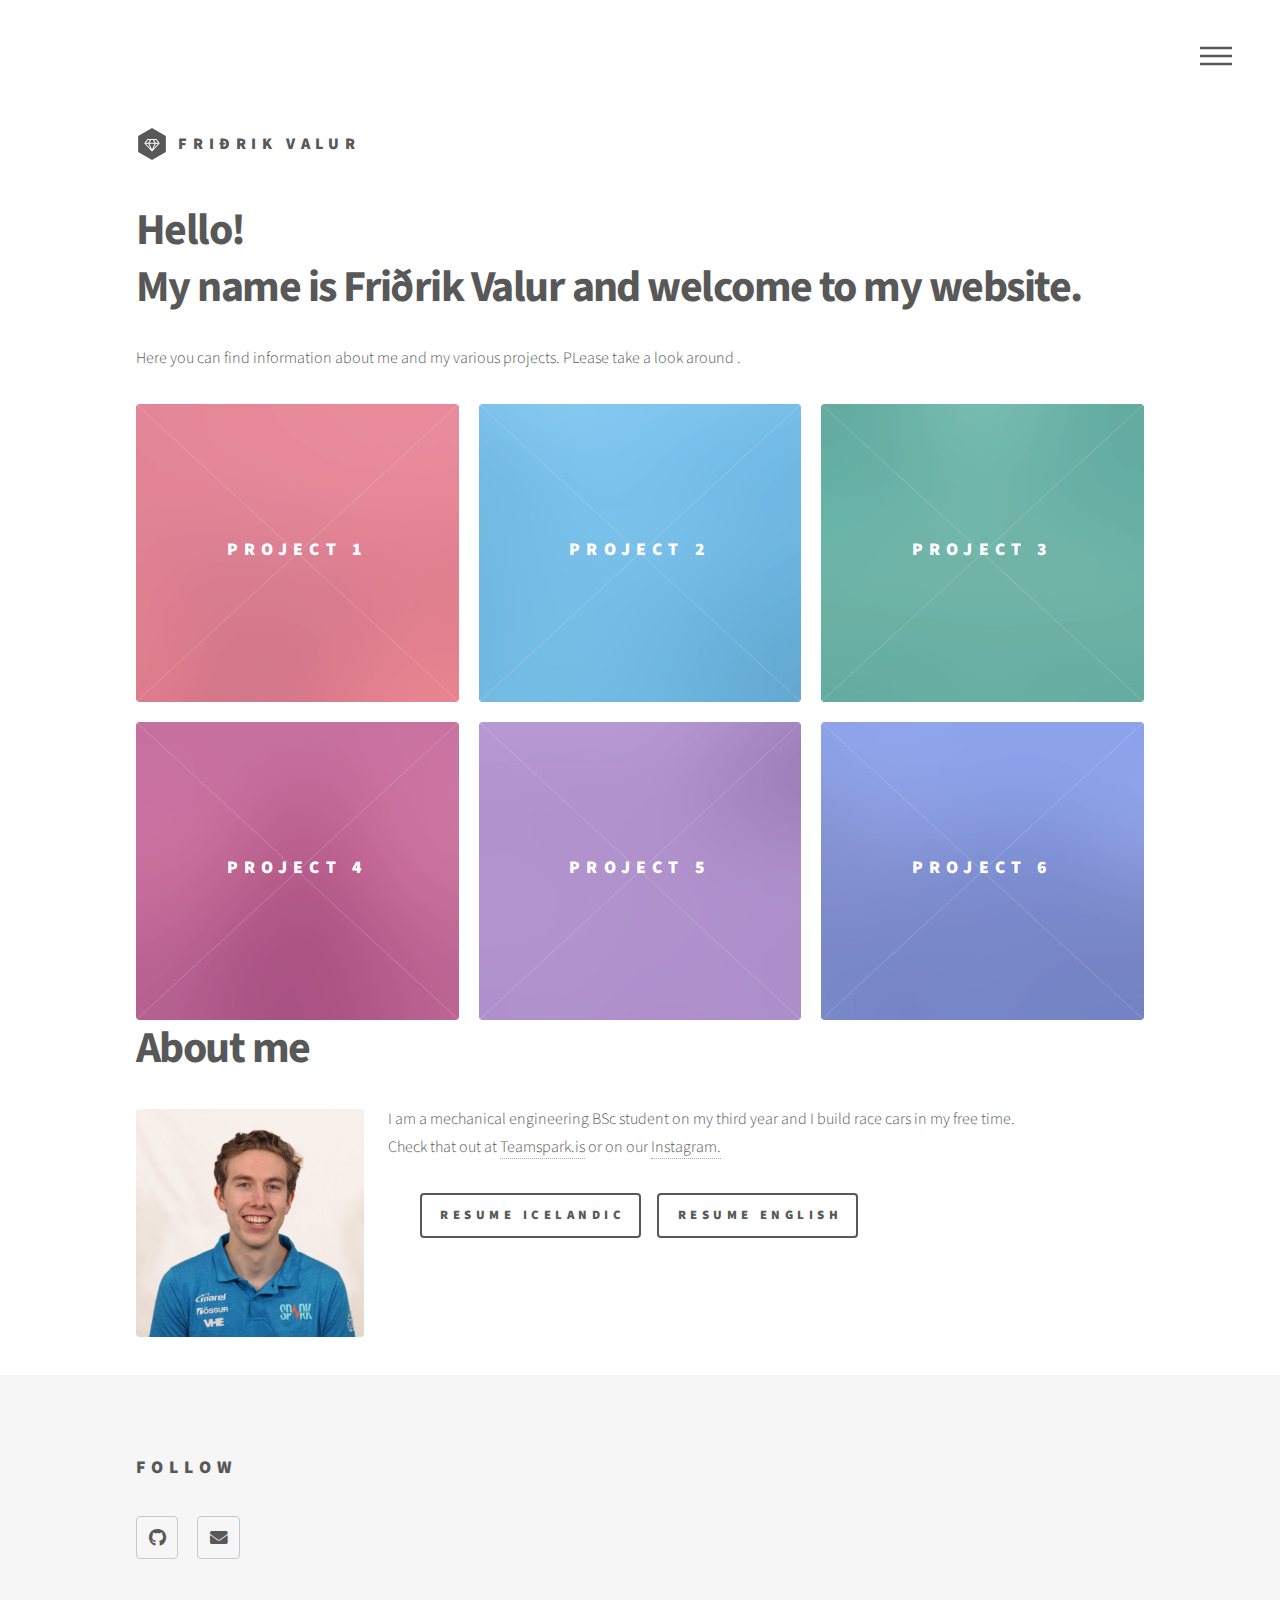
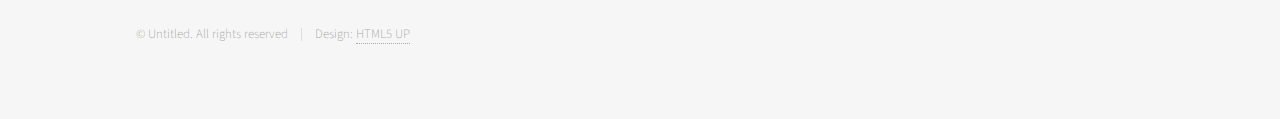
==== index.html @ 4b382204 "Fridri(k)" ====
<!DOCTYPE HTML>
<!--
	Phantom by HTML5 UP
	html5up.net | @ajlkn
	Free for personal and commercial use under the CCA 3.0 license (html5up.net/license)
-->
<html>
	<head>
		<title>Friðrik Valur</title>
		<meta charset="utf-8" />
		<meta name="viewport" content="width=device-width, initial-scale=1, user-scalable=no" />
		<link rel="stylesheet" href="assets/css/main.css" />
		<noscript><link rel="stylesheet" href="assets/css/noscript.css" /></noscript>
		<link rel="icon" href="images/logo.svg">
	</head>
	<body class="is-preload">
		<!-- Wrapper -->
			<div id="wrapper">

				<!-- Header -->
					<header id="header">
						<div class="inner">

							<!-- Logo -->
							<a href="index.html" class="logo">
								<span class="symbol"><img src="images/logo.svg" alt="" /></span><span class="title">Friðrik Valur</span>
							</a>

							<!-- Nav -->
								<nav>
									<ul>
										<li><a href="#menu">Menu</a></li>
									</ul>
								</nav>

						</div>
					</header>

				<!-- Menu -->
					<nav id="menu">
						<h2>Menu</h2>
						<ul>
							<li><a href="index.html">Home</a></li>
							<li><a href="index.html#AboutMe">About me</a></li>
						</ul>
					</nav>

				<!-- Main -->
					<div id="main">
						<div class="inner">
							<header>
								<h1> Hello! <br> 
								My name is Friðrik Valur and welcome to my website.
								</h1>
								<p>
									Here you can find information about me and my various projects. PLease take a look around .
								</p>
							</header>
							<section class="tiles">
								<article class="style1">
									<span class="image">
										<img src="images/stock/pic01.jpg" alt="" />
									</span>
									<a href="Verkefni1.html">
										<h2>Project 1</h2>
										<div class="content">
											<p>Making a website using HTML</p>
										</div>
									</a>
								</article>
								<article class="style2">
									<span class="image">
										<img src="images/stock/pic02.jpg" alt="" />
									</span>
									<a href="Verkefni2.html">
										<h2>Project 2</h2>
										<div class="content">
											<p>Sed nisl arcu euismod sit amet nisi lorem etiam dolor veroeros et feugiat.</p>
										</div>
									</a>
								</article>
								<article class="style3">
									<span class="image">
										<img src="images/stock/pic03.jpg" alt="" />
									</span>
									<a href="Verkefni3.html">
										<h2>Project 3</h2>
										<div class="content">
											<p>Sed nisl arcu euismod sit amet nisi lorem etiam dolor veroeros et feugiat.</p>
										</div>
									</a>
								</article>
								<article class="style4">
									<span class="image">
										<img src="images/stock/pic04.jpg" alt="" />
									</span>
									<a href="Verkefni4.html">
										<h2>Project 4</h2>
										<div class="content">
											<p>Sed nisl arcu euismod sit amet nisi lorem etiam dolor veroeros et feugiat.</p>
										</div>
									</a>
								</article>
								<article class="style5">
									<span class="image">
										<img src="images/stock/pic05.jpg" alt="" />
									</span>
									<a href="Verkefni5.html">
										<h2>Project 5</h2>
										<div class="content">
											<p>Sed nisl arcu euismod sit amet nisi lorem etiam dolor veroeros et feugiat.</p>
										</div>
									</a>
								</article>
								<article class="style6">
									<span class="image">
										<img src="images/stock/pic06.jpg" alt="" />
									</span>
									<a href="Verkefni6.html">
										<h2>Project 6</h2>
										<div class="content">
											<p>Sed nisl arcu euismod sit amet nisi lorem etiam dolor veroeros et feugiat.</p>
										</div>
									</a>
								</article>
							</section>
							<header>
								<h1 id="AboutMe"> About me</h1>
								<p><span class="image left"><img src="images/profile.jpg" alt="" /></span>I am a mechanical engineering BSc student on my third year and I build race cars in my free time.<br>Check that out at <a href="teamspark.is">Teamspark.is</a> or on our <a href="https://www.instagram.com/teamsparkfs/?hl=en">Instagram.</a>	
								</p>

								<div class="row">
									<div class="col-6 col-12-medium">
										<ul class="actions">
											<li><a href="files/ferilskra fyrir skola.pdf" class="button">Resume Icelandic</a></li>
											<li><a href="files/ferilskra fyrir skola English.pdf" class="button">Resume English</a></li>
										</ul>
									</div>	
								</div>
							</header>
						</div>
					</div>

				<!-- Footer -->
					<footer id="footer">
						<div class="inner">
							<!-- <section>
								<h2>Get in touch</h2>
								<form method="post" action="#">
									<div class="fields">
										<div class="field half">
											<input type="text" name="name" id="name" placeholder="Name" />
										</div>
										<div class="field half">
											<input type="email" name="email" id="email" placeholder="Email" />
										</div>
										<div class="field">
											<textarea name="message" id="message" placeholder="Message"></textarea>
										</div>
									</div>
									<ul class="actions">
										<li><input type="submit" value="Send" class="primary" /></li>
									</ul>
								</form>
							</section> -->
							<section>
								<h2>Follow</h2>
								<ul class="icons">
<!-- 									<li><a href="#" class="icon brands style2 fa-twitter"><span class="label">Twitter</span></a></li>
									<li><a href="#" class="icon brands style2 fa-facebook-f"><span class="label">Facebook</span></a></li>
									<li><a href="#" class="icon brands style2 fa-instagram"><span class="label">Instagram</span></a></li>
									<li><a href="#" class="icon brands style2 fa-dribbble"><span class="label">Dribbble</span></a></li>
 -->									<li><a href="https://github.com/frikki2801/TolvustuddFramleidsla" class="icon brands style2 fa-github"><span class="label">GitHub</span></a></li>
<!-- 									<li><a href="#" class="icon brands style2 fa-500px"><span class="label">500px</span></a></li>
									<li><a href="#" class="icon solid style2 fa-phone"><span class="label">Phone</span></a></li>
 -->									<li><a href="mailto:fve1@hi.is" class="icon solid style2 fa-envelope"><span class="label">Email</span></a></li>
								</ul>
							</section>
							<ul class="copyright">
								<li>&copy; Untitled. All rights reserved</li><li>Design: <a href="http://html5up.net">HTML5 UP</a></li>
							</ul>
						</div>
					</footer>

			</div>

		<!-- Scripts -->
			<script src="assets/js/jquery.min.js"></script>
			<script src="assets/js/browser.min.js"></script>
			<script src="assets/js/breakpoints.min.js"></script>
			<script src="assets/js/util.js"></script>
			<script src="assets/js/main.js"></script>

	</body>
</html>
---- assets/css/main.css ----
@import url(fontawesome-all.min.css);
@import url("https://fonts.googleapis.com/css?family=Source+Sans+Pro:300,700,900");

/*
	Phantom by HTML5 UP
	html5up.net | @ajlkn
	Free for personal and commercial use under the CCA 3.0 license (html5up.net/license)
*/

html, body, div, span, applet, object,
iframe, h1, h2, h3, h4, h5, h6, p, blockquote,
pre, a, abbr, acronym, address, big, cite,
code, del, dfn, em, img, ins, kbd, q, s, samp,
small, strike, strong, sub, sup, tt, var, b,
u, i, center, dl, dt, dd, ol, ul, li, fieldset,
form, label, legend, table, caption, tbody,
tfoot, thead, tr, th, td, article, aside,
canvas, details, embed, figure, figcaption,
footer, header, hgroup, menu, nav, output, ruby,
section, summary, time, mark, audio, video {
	margin: 0;
	padding: 0;
	border: 0;
	font-size: 100%;
	font: inherit;
	vertical-align: baseline;}

article, aside, details, figcaption, figure,
footer, header, hgroup, menu, nav, section {
	display: block;}

body {
	line-height: 1;
}

ol, ul {
	list-style: none;
}

blockquote, q {
	quotes: none;
}

	blockquote:before, blockquote:after, q:before, q:after {
		content: '';
		content: none;
	}

table {
	border-collapse: collapse;
	border-spacing: 0;
}

body {
	-webkit-text-size-adjust: none;
}

mark {
	background-color: transparent;
	color: inherit;
}

input::-moz-focus-inner {
	border: 0;
	padding: 0;
}

input, select, textarea {
	-moz-appearance: none;
	-webkit-appearance: none;
	-ms-appearance: none;
	appearance: none;
}

/* Basic */

	@-ms-viewport {
		width: device-width;
	}

	body {
		-ms-overflow-style: scrollbar;
	}

	@media screen and (max-width: 480px) {

		html, body {
			min-width: 320px;
		}

	}

	html {
		box-sizing: border-box;
	}

	*, *:before, *:after {
		box-sizing: inherit;
	}

	body {
		background: #ffffff;
	}

		body.is-preload *, body.is-preload *:before, body.is-preload *:after {
			-moz-animation: none !important;
			-webkit-animation: none !important;
			-ms-animation: none !important;
			animation: none !important;
			-moz-transition: none !important;
			-webkit-transition: none !important;
			-ms-transition: none !important;
			transition: none !important;
		}

/* Type */

	body, input, select, textarea {
		color: #585858;
		font-family: "Source Sans Pro", Helvetica, sans-serif;
		font-size: 16pt;
		font-weight: 300;
		line-height: 1.75;
	}

		@media screen and (max-width: 1680px) {

			body, input, select, textarea {
				font-size: 14pt;
			}

		}

		@media screen and (max-width: 1280px) {

			body, input, select, textarea {
				font-size: 12pt;
			}

		}

	a {
		-moz-transition: border-bottom-color 0.2s ease, color 0.2s ease;
		-webkit-transition: border-bottom-color 0.2s ease, color 0.2s ease;
		-ms-transition: border-bottom-color 0.2s ease, color 0.2s ease;
		transition: border-bottom-color 0.2s ease, color 0.2s ease;
		text-decoration: none;
		color: #585858;
		border-bottom: dotted 1px rgba(88, 88, 88, 0.5);
	}

		a:hover {
			border-bottom-color: transparent;
			color: #f2849e !important;
		}

	strong, b {
		font-weight: 900;
	}

	em, i {
		font-style: italic;
	}

	p {
		margin: 0 0 2em 0;
	}

	h1 {
		font-size: 2.75em;
		font-weight: 700;
		line-height: 1.3;
		margin: 0 0 1em 0;
		letter-spacing: -0.035em;
	}

		h1 a {
			color: inherit;
		}

		@media screen and (max-width: 736px) {

			h1 {
				font-size: 2em;
				margin: 0 0 1em 0;
			}

		}

		@media screen and (max-width: 360px) {

			h1 {
				font-size: 1.75em;
			}

		}

	h2, h3, h4, h5, h6 {
		font-weight: 900;
		line-height: 1.5;
		margin: 0 0 2em 0;
		text-transform: uppercase;
		letter-spacing: 0.35em;
	}

		h2 a, h3 a, h4 a, h5 a, h6 a {
			color: inherit;
		}

	h2 {
		font-size: 1.1em;
	}

	h3 {
		font-size: 1em;
	}

	h4 {
		font-size: 0.8em;
	}

	h5 {
		font-size: 0.8em;
	}

	h6 {
		font-size: 0.8em;
	}

	@media screen and (max-width: 980px) {

		h1 br, h2 br, h3 br, h4 br, h5 br, h6 br {
			display: none;
		}

	}

	@media screen and (max-width: 736px) {

		h2 {
			font-size: 1em;
		}

		h3 {
			font-size: 0.8em;
		}

	}

	sub {
		font-size: 0.8em;
		position: relative;
		top: 0.5em;
	}

	sup {
		font-size: 0.8em;
		position: relative;
		top: -0.5em;
	}

	blockquote {
		border-left: solid 4px #c9c9c9;
		font-style: italic;
		margin: 0 0 2em 0;
		padding: 0.5em 0 0.5em 2em;
	}

	code {
		background: rgba(144, 144, 144, 0.075);
		border-radius: 4px;
		border: solid 1px #c9c9c9;
		font-family: "Courier New", monospace;
		font-size: 0.9em;
		margin: 0 0.25em;
		padding: 0.25em 0.65em;
	}

	pre {
		-webkit-overflow-scrolling: touch;
		font-family: "Courier New", monospace;
		font-size: 0.9em;
		margin: 0 0 2em 0;
	}

		pre code {
			display: block;
			line-height: 1.75;
			padding: 1em 1.5em;
			overflow-x: auto;
		}

	hr {
		border: 0;
		border-bottom: solid 1px #c9c9c9;
		margin: 2em 0;
	}

		hr.major {
			margin: 3em 0;
		}

	.align-left {
		text-align: left;
	}

	.align-center {
		text-align: center;
	}

	.align-right {
		text-align: right;
	}

/* Row */

	.row {
		display: flex;
		flex-wrap: wrap;
		box-sizing: border-box;
		align-items: stretch;
	}

		.row > * {
			box-sizing: border-box;
		}

		.row.gtr-uniform > * > :last-child {
			margin-bottom: 0;
		}

		.row.aln-left {
			justify-content: flex-start;
		}

		.row.aln-center {
			justify-content: center;
		}

		.row.aln-right {
			justify-content: flex-end;
		}

		.row.aln-top {
			align-items: flex-start;
		}

		.row.aln-middle {
			align-items: center;
		}

		.row.aln-bottom {
			align-items: flex-end;
		}

		.row > .imp {
			order: -1;
		}

		.row > .col-1 {
			width: 8.33333%;
		}

		.row > .off-1 {
			margin-left: 8.33333%;
		}

		.row > .col-2 {
			width: 16.66667%;
		}

		.row > .off-2 {
			margin-left: 16.66667%;
		}

		.row > .col-3 {
			width: 25%;
		}

		.row > .off-3 {
			margin-left: 25%;
		}

		.row > .col-4 {
			width: 33.33333%;
		}

		.row > .off-4 {
			margin-left: 33.33333%;
		}

		.row > .col-5 {
			width: 41.66667%;
		}

		.row > .off-5 {
			margin-left: 41.66667%;
		}

		.row > .col-6 {
			width: 50%;
		}

		.row > .off-6 {
			margin-left: 50%;
		}

		.row > .col-7 {
			width: 58.33333%;
		}

		.row > .off-7 {
			margin-left: 58.33333%;
		}

		.row > .col-8 {
			width: 66.66667%;
		}

		.row > .off-8 {
			margin-left: 66.66667%;
		}

		.row > .col-9 {
			width: 75%;
		}

		.row > .off-9 {
			margin-left: 75%;
		}

		.row > .col-10 {
			width: 83.33333%;
		}

		.row > .off-10 {
			margin-left: 83.33333%;
		}

		.row > .col-11 {
			width: 91.66667%;
		}

		.row > .off-11 {
			margin-left: 91.66667%;
		}

		.row > .col-12 {
			width: 100%;
		}

		.row > .off-12 {
			margin-left: 100%;
		}

		.row.gtr-0 {
			margin-top: 0;
			margin-left: 0em;
		}

			.row.gtr-0 > * {
				padding: 0 0 0 0em;
			}

			.row.gtr-0.gtr-uniform {
				margin-top: 0em;
			}

				.row.gtr-0.gtr-uniform > * {
					padding-top: 0em;
				}

		.row.gtr-25 {
			margin-top: 0;
			margin-left: -0.5em;
		}

			.row.gtr-25 > * {
				padding: 0 0 0 0.5em;
			}

			.row.gtr-25.gtr-uniform {
				margin-top: -0.5em;
			}

				.row.gtr-25.gtr-uniform > * {
					padding-top: 0.5em;
				}

		.row.gtr-50 {
			margin-top: 0;
			margin-left: -1em;
		}

			.row.gtr-50 > * {
				padding: 0 0 0 1em;
			}

			.row.gtr-50.gtr-uniform {
				margin-top: -1em;
			}

				.row.gtr-50.gtr-uniform > * {
					padding-top: 1em;
				}

		.row {
			margin-top: 0;
			margin-left: -2em;
		}

			.row > * {
				padding: 0 0 0 2em;
			}

			.row.gtr-uniform {
				margin-top: -2em;
			}

				.row.gtr-uniform > * {
					padding-top: 2em;
				}

		.row.gtr-150 {
			margin-top: 0;
			margin-left: -3em;
		}

			.row.gtr-150 > * {
				padding: 0 0 0 3em;
			}

			.row.gtr-150.gtr-uniform {
				margin-top: -3em;
			}

				.row.gtr-150.gtr-uniform > * {
					padding-top: 3em;
				}

		.row.gtr-200 {
			margin-top: 0;
			margin-left: -4em;
		}

			.row.gtr-200 > * {
				padding: 0 0 0 4em;
			}

			.row.gtr-200.gtr-uniform {
				margin-top: -4em;
			}

				.row.gtr-200.gtr-uniform > * {
					padding-top: 4em;
				}

		@media screen and (max-width: 1680px) {

			.row {
				display: flex;
				flex-wrap: wrap;
				box-sizing: border-box;
				align-items: stretch;
			}

				.row > * {
					box-sizing: border-box;
				}

				.row.gtr-uniform > * > :last-child {
					margin-bottom: 0;
				}

				.row.aln-left {
					justify-content: flex-start;
				}

				.row.aln-center {
					justify-content: center;
				}

				.row.aln-right {
					justify-content: flex-end;
				}

				.row.aln-top {
					align-items: flex-start;
				}

				.row.aln-middle {
					align-items: center;
				}

				.row.aln-bottom {
					align-items: flex-end;
				}

				.row > .imp-xlarge {
					order: -1;
				}

				.row > .col-1-xlarge {
					width: 8.33333%;
				}

				.row > .off-1-xlarge {
					margin-left: 8.33333%;
				}

				.row > .col-2-xlarge {
					width: 16.66667%;
				}

				.row > .off-2-xlarge {
					margin-left: 16.66667%;
				}

				.row > .col-3-xlarge {
					width: 25%;
				}

				.row > .off-3-xlarge {
					margin-left: 25%;
				}

				.row > .col-4-xlarge {
					width: 33.33333%;
				}

				.row > .off-4-xlarge {
					margin-left: 33.33333%;
				}

				.row > .col-5-xlarge {
					width: 41.66667%;
				}

				.row > .off-5-xlarge {
					margin-left: 41.66667%;
				}

				.row > .col-6-xlarge {
					width: 50%;
				}

				.row > .off-6-xlarge {
					margin-left: 50%;
				}

				.row > .col-7-xlarge {
					width: 58.33333%;
				}

				.row > .off-7-xlarge {
					margin-left: 58.33333%;
				}

				.row > .col-8-xlarge {
					width: 66.66667%;
				}

				.row > .off-8-xlarge {
					margin-left: 66.66667%;
				}

				.row > .col-9-xlarge {
					width: 75%;
				}

				.row > .off-9-xlarge {
					margin-left: 75%;
				}

				.row > .col-10-xlarge {
					width: 83.33333%;
				}

				.row > .off-10-xlarge {
					margin-left: 83.33333%;
				}

				.row > .col-11-xlarge {
					width: 91.66667%;
				}

				.row > .off-11-xlarge {
					margin-left: 91.66667%;
				}

				.row > .col-12-xlarge {
					width: 100%;
				}

				.row > .off-12-xlarge {
					margin-left: 100%;
				}

				.row.gtr-0 {
					margin-top: 0;
					margin-left: 0em;
				}

					.row.gtr-0 > * {
						padding: 0 0 0 0em;
					}

					.row.gtr-0.gtr-uniform {
						margin-top: 0em;
					}

						.row.gtr-0.gtr-uniform > * {
							padding-top: 0em;
						}

				.row.gtr-25 {
					margin-top: 0;
					margin-left: -0.5em;
				}

					.row.gtr-25 > * {
						padding: 0 0 0 0.5em;
					}

					.row.gtr-25.gtr-uniform {
						margin-top: -0.5em;
					}

						.row.gtr-25.gtr-uniform > * {
							padding-top: 0.5em;
						}

				.row.gtr-50 {
					margin-top: 0;
					margin-left: -1em;
				}

					.row.gtr-50 > * {
						padding: 0 0 0 1em;
					}

					.row.gtr-50.gtr-uniform {
						margin-top: -1em;
					}

						.row.gtr-50.gtr-uniform > * {
							padding-top: 1em;
						}

				.row {
					margin-top: 0;
					margin-left: -2em;
				}

					.row > * {
						padding: 0 0 0 2em;
					}

					.row.gtr-uniform {
						margin-top: -2em;
					}

						.row.gtr-uniform > * {
							padding-top: 2em;
						}

				.row.gtr-150 {
					margin-top: 0;
					margin-left: -3em;
				}

					.row.gtr-150 > * {
						padding: 0 0 0 3em;
					}

					.row.gtr-150.gtr-uniform {
						margin-top: -3em;
					}

						.row.gtr-150.gtr-uniform > * {
							padding-top: 3em;
						}

				.row.gtr-200 {
					margin-top: 0;
					margin-left: -4em;
				}

					.row.gtr-200 > * {
						padding: 0 0 0 4em;
					}

					.row.gtr-200.gtr-uniform {
						margin-top: -4em;
					}

						.row.gtr-200.gtr-uniform > * {
							padding-top: 4em;
						}

		}

		@media screen and (max-width: 1280px) {

			.row {
				display: flex;
				flex-wrap: wrap;
				box-sizing: border-box;
				align-items: stretch;
			}

				.row > * {
					box-sizing: border-box;
				}

				.row.gtr-uniform > * > :last-child {
					margin-bottom: 0;
				}

				.row.aln-left {
					justify-content: flex-start;
				}

				.row.aln-center {
					justify-content: center;
				}

				.row.aln-right {
					justify-content: flex-end;
				}

				.row.aln-top {
					align-items: flex-start;
				}

				.row.aln-middle {
					align-items: center;
				}

				.row.aln-bottom {
					align-items: flex-end;
				}

				.row > .imp-large {
					order: -1;
				}

				.row > .col-1-large {
					width: 8.33333%;
				}

				.row > .off-1-large {
					margin-left: 8.33333%;
				}

				.row > .col-2-large {
					width: 16.66667%;
				}

				.row > .off-2-large {
					margin-left: 16.66667%;
				}

				.row > .col-3-large {
					width: 25%;
				}

				.row > .off-3-large {
					margin-left: 25%;
				}

				.row > .col-4-large {
					width: 33.33333%;
				}

				.row > .off-4-large {
					margin-left: 33.33333%;
				}

				.row > .col-5-large {
					width: 41.66667%;
				}

				.row > .off-5-large {
					margin-left: 41.66667%;
				}

				.row > .col-6-large {
					width: 50%;
				}

				.row > .off-6-large {
					margin-left: 50%;
				}

				.row > .col-7-large {
					width: 58.33333%;
				}

				.row > .off-7-large {
					margin-left: 58.33333%;
				}

				.row > .col-8-large {
					width: 66.66667%;
				}

				.row > .off-8-large {
					margin-left: 66.66667%;
				}

				.row > .col-9-large {
					width: 75%;
				}

				.row > .off-9-large {
					margin-left: 75%;
				}

				.row > .col-10-large {
					width: 83.33333%;
				}

				.row > .off-10-large {
					margin-left: 83.33333%;
				}

				.row > .col-11-large {
					width: 91.66667%;
				}

				.row > .off-11-large {
					margin-left: 91.66667%;
				}

				.row > .col-12-large {
					width: 100%;
				}

				.row > .off-12-large {
					margin-left: 100%;
				}

				.row.gtr-0 {
					margin-top: 0;
					margin-left: 0em;
				}

					.row.gtr-0 > * {
						padding: 0 0 0 0em;
					}

					.row.gtr-0.gtr-uniform {
						margin-top: 0em;
					}

						.row.gtr-0.gtr-uniform > * {
							padding-top: 0em;
						}

				.row.gtr-25 {
					margin-top: 0;
					margin-left: -0.5em;
				}

					.row.gtr-25 > * {
						padding: 0 0 0 0.5em;
					}

					.row.gtr-25.gtr-uniform {
						margin-top: -0.5em;
					}

						.row.gtr-25.gtr-uniform > * {
							padding-top: 0.5em;
						}

				.row.gtr-50 {
					margin-top: 0;
					margin-left: -1em;
				}

					.row.gtr-50 > * {
						padding: 0 0 0 1em;
					}

					.row.gtr-50.gtr-uniform {
						margin-top: -1em;
					}

						.row.gtr-50.gtr-uniform > * {
							padding-top: 1em;
						}

				.row {
					margin-top: 0;
					margin-left: -2em;
				}

					.row > * {
						padding: 0 0 0 2em;
					}

					.row.gtr-uniform {
						margin-top: -2em;
					}

						.row.gtr-uniform > * {
							padding-top: 2em;
						}

				.row.gtr-150 {
					margin-top: 0;
					margin-left: -3em;
				}

					.row.gtr-150 > * {
						padding: 0 0 0 3em;
					}

					.row.gtr-150.gtr-uniform {
						margin-top: -3em;
					}

						.row.gtr-150.gtr-uniform > * {
							padding-top: 3em;
						}

				.row.gtr-200 {
					margin-top: 0;
					margin-left: -4em;
				}

					.row.gtr-200 > * {
						padding: 0 0 0 4em;
					}

					.row.gtr-200.gtr-uniform {
						margin-top: -4em;
					}

						.row.gtr-200.gtr-uniform > * {
							padding-top: 4em;
						}

		}

		@media screen and (max-width: 980px) {

			.row {
				display: flex;
				flex-wrap: wrap;
				box-sizing: border-box;
				align-items: stretch;
			}

				.row > * {
					box-sizing: border-box;
				}

				.row.gtr-uniform > * > :last-child {
					margin-bottom: 0;
				}

				.row.aln-left {
					justify-content: flex-start;
				}

				.row.aln-center {
					justify-content: center;
				}

				.row.aln-right {
					justify-content: flex-end;
				}

				.row.aln-top {
					align-items: flex-start;
				}

				.row.aln-middle {
					align-items: center;
				}

				.row.aln-bottom {
					align-items: flex-end;
				}

				.row > .imp-medium {
					order: -1;
				}

				.row > .col-1-medium {
					width: 8.33333%;
				}

				.row > .off-1-medium {
					margin-left: 8.33333%;
				}

				.row > .col-2-medium {
					width: 16.66667%;
				}

				.row > .off-2-medium {
					margin-left: 16.66667%;
				}

				.row > .col-3-medium {
					width: 25%;
				}

				.row > .off-3-medium {
					margin-left: 25%;
				}

				.row > .col-4-medium {
					width: 33.33333%;
				}

				.row > .off-4-medium {
					margin-left: 33.33333%;
				}

				.row > .col-5-medium {
					width: 41.66667%;
				}

				.row > .off-5-medium {
					margin-left: 41.66667%;
				}

				.row > .col-6-medium {
					width: 50%;
				}

				.row > .off-6-medium {
					margin-left: 50%;
				}

				.row > .col-7-medium {
					width: 58.33333%;
				}

				.row > .off-7-medium {
					margin-left: 58.33333%;
				}

				.row > .col-8-medium {
					width: 66.66667%;
				}

				.row > .off-8-medium {
					margin-left: 66.66667%;
				}

				.row > .col-9-medium {
					width: 75%;
				}

				.row > .off-9-medium {
					margin-left: 75%;
				}

				.row > .col-10-medium {
					width: 83.33333%;
				}

				.row > .off-10-medium {
					margin-left: 83.33333%;
				}

				.row > .col-11-medium {
					width: 91.66667%;
				}

				.row > .off-11-medium {
					margin-left: 91.66667%;
				}

				.row > .col-12-medium {
					width: 100%;
				}

				.row > .off-12-medium {
					margin-left: 100%;
				}

				.row.gtr-0 {
					margin-top: 0;
					margin-left: 0em;
				}

					.row.gtr-0 > * {
						padding: 0 0 0 0em;
					}

					.row.gtr-0.gtr-uniform {
						margin-top: 0em;
					}

						.row.gtr-0.gtr-uniform > * {
							padding-top: 0em;
						}

				.row.gtr-25 {
					margin-top: 0;
					margin-left: -0.375em;
				}

					.row.gtr-25 > * {
						padding: 0 0 0 0.375em;
					}

					.row.gtr-25.gtr-uniform {
						margin-top: -0.375em;
					}

						.row.gtr-25.gtr-uniform > * {
							padding-top: 0.375em;
						}

				.row.gtr-50 {
					margin-top: 0;
					margin-left: -0.75em;
				}

					.row.gtr-50 > * {
						padding: 0 0 0 0.75em;
					}

					.row.gtr-50.gtr-uniform {
						margin-top: -0.75em;
					}

						.row.gtr-50.gtr-uniform > * {
							padding-top: 0.75em;
						}

				.row {
					margin-top: 0;
					margin-left: -1.5em;
				}

					.row > * {
						padding: 0 0 0 1.5em;
					}

					.row.gtr-uniform {
						margin-top: -1.5em;
					}

						.row.gtr-uniform > * {
							padding-top: 1.5em;
						}

				.row.gtr-150 {
					margin-top: 0;
					margin-left: -2.25em;
				}

					.row.gtr-150 > * {
						padding: 0 0 0 2.25em;
					}

					.row.gtr-150.gtr-uniform {
						margin-top: -2.25em;
					}

						.row.gtr-150.gtr-uniform > * {
							padding-top: 2.25em;
						}

				.row.gtr-200 {
					margin-top: 0;
					margin-left: -3em;
				}

					.row.gtr-200 > * {
						padding: 0 0 0 3em;
					}

					.row.gtr-200.gtr-uniform {
						margin-top: -3em;
					}

						.row.gtr-200.gtr-uniform > * {
							padding-top: 3em;
						}

		}

		@media screen and (max-width: 736px) {

			.row {
				display: flex;
				flex-wrap: wrap;
				box-sizing: border-box;
				align-items: stretch;
			}

				.row > * {
					box-sizing: border-box;
				}

				.row.gtr-uniform > * > :last-child {
					margin-bottom: 0;
				}

				.row.aln-left {
					justify-content: flex-start;
				}

				.row.aln-center {
					justify-content: center;
				}

				.row.aln-right {
					justify-content: flex-end;
				}

				.row.aln-top {
					align-items: flex-start;
				}

				.row.aln-middle {
					align-items: center;
				}

				.row.aln-bottom {
					align-items: flex-end;
				}

				.row > .imp-small {
					order: -1;
				}

				.row > .col-1-small {
					width: 8.33333%;
				}

				.row > .off-1-small {
					margin-left: 8.33333%;
				}

				.row > .col-2-small {
					width: 16.66667%;
				}

				.row > .off-2-small {
					margin-left: 16.66667%;
				}

				.row > .col-3-small {
					width: 25%;
				}

				.row > .off-3-small {
					margin-left: 25%;
				}

				.row > .col-4-small {
					width: 33.33333%;
				}

				.row > .off-4-small {
					margin-left: 33.33333%;
				}

				.row > .col-5-small {
					width: 41.66667%;
				}

				.row > .off-5-small {
					margin-left: 41.66667%;
				}

				.row > .col-6-small {
					width: 50%;
				}

				.row > .off-6-small {
					margin-left: 50%;
				}

				.row > .col-7-small {
					width: 58.33333%;
				}

				.row > .off-7-small {
					margin-left: 58.33333%;
				}

				.row > .col-8-small {
					width: 66.66667%;
				}

				.row > .off-8-small {
					margin-left: 66.66667%;
				}

				.row > .col-9-small {
					width: 75%;
				}

				.row > .off-9-small {
					margin-left: 75%;
				}

				.row > .col-10-small {
					width: 83.33333%;
				}

				.row > .off-10-small {
					margin-left: 83.33333%;
				}

				.row > .col-11-small {
					width: 91.66667%;
				}

				.row > .off-11-small {
					margin-left: 91.66667%;
				}

				.row > .col-12-small {
					width: 100%;
				}

				.row > .off-12-small {
					margin-left: 100%;
				}

				.row.gtr-0 {
					margin-top: 0;
					margin-left: 0em;
				}

					.row.gtr-0 > * {
						padding: 0 0 0 0em;
					}

					.row.gtr-0.gtr-uniform {
						margin-top: 0em;
					}

						.row.gtr-0.gtr-uniform > * {
							padding-top: 0em;
						}

				.row.gtr-25 {
					margin-top: 0;
					margin-left: -0.25em;
				}

					.row.gtr-25 > * {
						padding: 0 0 0 0.25em;
					}

					.row.gtr-25.gtr-uniform {
						margin-top: -0.25em;
					}

						.row.gtr-25.gtr-uniform > * {
							padding-top: 0.25em;
						}

				.row.gtr-50 {
					margin-top: 0;
					margin-left: -0.5em;
				}

					.row.gtr-50 > * {
						padding: 0 0 0 0.5em;
					}

					.row.gtr-50.gtr-uniform {
						margin-top: -0.5em;
					}

						.row.gtr-50.gtr-uniform > * {
							padding-top: 0.5em;
						}

				.row {
					margin-top: 0;
					margin-left: -1em;
				}

					.row > * {
						padding: 0 0 0 1em;
					}

					.row.gtr-uniform {
						margin-top: -1em;
					}

						.row.gtr-uniform > * {
							padding-top: 1em;
						}

				.row.gtr-150 {
					margin-top: 0;
					margin-left: -1.5em;
				}

					.row.gtr-150 > * {
						padding: 0 0 0 1.5em;
					}

					.row.gtr-150.gtr-uniform {
						margin-top: -1.5em;
					}

						.row.gtr-150.gtr-uniform > * {
							padding-top: 1.5em;
						}

				.row.gtr-200 {
					margin-top: 0;
					margin-left: -2em;
				}

					.row.gtr-200 > * {
						padding: 0 0 0 2em;
					}

					.row.gtr-200.gtr-uniform {
						margin-top: -2em;
					}

						.row.gtr-200.gtr-uniform > * {
							padding-top: 2em;
						}

		}

		@media screen and (max-width: 480px) {

			.row {
				display: flex;
				flex-wrap: wrap;
				box-sizing: border-box;
				align-items: stretch;
			}

				.row > * {
					box-sizing: border-box;
				}

				.row.gtr-uniform > * > :last-child {
					margin-bottom: 0;
				}

				.row.aln-left {
					justify-content: flex-start;
				}

				.row.aln-center {
					justify-content: center;
				}

				.row.aln-right {
					justify-content: flex-end;
				}

				.row.aln-top {
					align-items: flex-start;
				}

				.row.aln-middle {
					align-items: center;
				}

				.row.aln-bottom {
					align-items: flex-end;
				}

				.row > .imp-xsmall {
					order: -1;
				}

				.row > .col-1-xsmall {
					width: 8.33333%;
				}

				.row > .off-1-xsmall {
					margin-left: 8.33333%;
				}

				.row > .col-2-xsmall {
					width: 16.66667%;
				}

				.row > .off-2-xsmall {
					margin-left: 16.66667%;
				}

				.row > .col-3-xsmall {
					width: 25%;
				}

				.row > .off-3-xsmall {
					margin-left: 25%;
				}

				.row > .col-4-xsmall {
					width: 33.33333%;
				}

				.row > .off-4-xsmall {
					margin-left: 33.33333%;
				}

				.row > .col-5-xsmall {
					width: 41.66667%;
				}

				.row > .off-5-xsmall {
					margin-left: 41.66667%;
				}

				.row > .col-6-xsmall {
					width: 50%;
				}

				.row > .off-6-xsmall {
					margin-left: 50%;
				}

				.row > .col-7-xsmall {
					width: 58.33333%;
				}

				.row > .off-7-xsmall {
					margin-left: 58.33333%;
				}

				.row > .col-8-xsmall {
					width: 66.66667%;
				}

				.row > .off-8-xsmall {
					margin-left: 66.66667%;
				}

				.row > .col-9-xsmall {
					width: 75%;
				}

				.row > .off-9-xsmall {
					margin-left: 75%;
				}

				.row > .col-10-xsmall {
					width: 83.33333%;
				}

				.row > .off-10-xsmall {
					margin-left: 83.33333%;
				}

				.row > .col-11-xsmall {
					width: 91.66667%;
				}

				.row > .off-11-xsmall {
					margin-left: 91.66667%;
				}

				.row > .col-12-xsmall {
					width: 100%;
				}

				.row > .off-12-xsmall {
					margin-left: 100%;
				}

				.row.gtr-0 {
					margin-top: 0;
					margin-left: 0em;
				}

					.row.gtr-0 > * {
						padding: 0 0 0 0em;
					}

					.row.gtr-0.gtr-uniform {
						margin-top: 0em;
					}

						.row.gtr-0.gtr-uniform > * {
							padding-top: 0em;
						}

				.row.gtr-25 {
					margin-top: 0;
					margin-left: -0.25em;
				}

					.row.gtr-25 > * {
						padding: 0 0 0 0.25em;
					}

					.row.gtr-25.gtr-uniform {
						margin-top: -0.25em;
					}

						.row.gtr-25.gtr-uniform > * {
							padding-top: 0.25em;
						}

				.row.gtr-50 {
					margin-top: 0;
					margin-left: -0.5em;
				}

					.row.gtr-50 > * {
						padding: 0 0 0 0.5em;
					}

					.row.gtr-50.gtr-uniform {
						margin-top: -0.5em;
					}

						.row.gtr-50.gtr-uniform > * {
							padding-top: 0.5em;
						}

				.row {
					margin-top: 0;
					margin-left: -1em;
				}

					.row > * {
						padding: 0 0 0 1em;
					}

					.row.gtr-uniform {
						margin-top: -1em;
					}

						.row.gtr-uniform > * {
							padding-top: 1em;
						}

				.row.gtr-150 {
					margin-top: 0;
					margin-left: -1.5em;
				}

					.row.gtr-150 > * {
						padding: 0 0 0 1.5em;
					}

					.row.gtr-150.gtr-uniform {
						margin-top: -1.5em;
					}

						.row.gtr-150.gtr-uniform > * {
							padding-top: 1.5em;
						}

				.row.gtr-200 {
					margin-top: 0;
					margin-left: -2em;
				}

					.row.gtr-200 > * {
						padding: 0 0 0 2em;
					}

					.row.gtr-200.gtr-uniform {
						margin-top: -2em;
					}

						.row.gtr-200.gtr-uniform > * {
							padding-top: 2em;
						}

		}

/* Section/Article */

	section.special, article.special {
		text-align: center;
	}

	header p {
		margin-top: -1em;
	}

	@media screen and (max-width: 736px) {

		header p {
			margin-top: 0;
		}

	}

/* Icon */

	.icon {
		text-decoration: none;
		border-bottom: none;
		position: relative;
	}

		.icon:before {
			-moz-osx-font-smoothing: grayscale;
			-webkit-font-smoothing: antialiased;
			display: inline-block;
			font-style: normal;
			font-variant: normal;
			text-rendering: auto;
			line-height: 1;
			text-transform: none !important;
			font-family: 'Font Awesome 5 Free';
			font-weight: 400;
		}

		.icon > .label {
			display: none;
		}

		.icon:before {
			line-height: inherit;
		}

		.icon.solid:before {
			font-weight: 900;
		}

		.icon.brands:before {
			font-family: 'Font Awesome 5 Brands';
		}

		.icon.style2 {
			-moz-transition: background-color 0.2s ease-in-out, color 0.2s ease-in-out, border-color 0.2s ease-in-out;
			-webkit-transition: background-color 0.2s ease-in-out, color 0.2s ease-in-out, border-color 0.2s ease-in-out;
			-ms-transition: background-color 0.2s ease-in-out, color 0.2s ease-in-out, border-color 0.2s ease-in-out;
			transition: background-color 0.2s ease-in-out, color 0.2s ease-in-out, border-color 0.2s ease-in-out;
			background-color: transparent;
			border: solid 1px #c9c9c9;
			border-radius: 4px;
			width: 2.65em;
			height: 2.65em;
			display: inline-block;
			text-align: center;
			line-height: 2.65em;
			color: inherit;
		}

			.icon.style2:before {
				font-size: 1.1em;
			}

			.icon.style2:hover {
				color: #f2849e;
				border-color: #f2849e;
			}

			.icon.style2:active {
				background-color: rgba(242, 132, 158, 0.1);
			}

/* List */

	ol {
		list-style: decimal;
		margin: 0 0 2em 0;
		padding-left: 1.25em;
	}

		ol li {
			padding-left: 0.25em;
		}

	ul {
		list-style: disc;
		margin: 0 0 2em 0;
		padding-left: 1em;
	}

		ul li {
			padding-left: 0.5em;
		}

		ul.alt {
			list-style: none;
			padding-left: 0;
		}

			ul.alt li {
				border-top: solid 1px #c9c9c9;
				padding: 0.5em 0;
			}

				ul.alt li:first-child {
					border-top: 0;
					padding-top: 0;
				}

	dl {
		margin: 0 0 2em 0;
	}

		dl dt {
			display: block;
			font-weight: 900;
			margin: 0 0 1em 0;
		}

		dl dd {
			margin-left: 2em;
		}

/* Actions */

	ul.actions {
		display: -moz-flex;
		display: -webkit-flex;
		display: -ms-flex;
		display: flex;
		cursor: default;
		list-style: none;
		margin-left: -1em;
		padding-left: 0;
	}

		ul.actions li {
			padding: 0 0 0 1em;
			vertical-align: middle;
		}

		ul.actions.special {
			-moz-justify-content: center;
			-webkit-justify-content: center;
			-ms-justify-content: center;
			justify-content: center;
			width: 100%;
			margin-left: 0;
		}

			ul.actions.special li:first-child {
				padding-left: 0;
			}

		ul.actions.stacked {
			-moz-flex-direction: column;
			-webkit-flex-direction: column;
			-ms-flex-direction: column;
			flex-direction: column;
			margin-left: 0;
		}

			ul.actions.stacked li {
				padding: 1.3em 0 0 0;
			}

				ul.actions.stacked li:first-child {
					padding-top: 0;
				}

		ul.actions.fit {
			width: calc(100% + 1em);
		}

			ul.actions.fit li {
				-moz-flex-grow: 1;
				-webkit-flex-grow: 1;
				-ms-flex-grow: 1;
				flex-grow: 1;
				-moz-flex-shrink: 1;
				-webkit-flex-shrink: 1;
				-ms-flex-shrink: 1;
				flex-shrink: 1;
				width: 100%;
			}

				ul.actions.fit li > * {
					width: 100%;
				}

			ul.actions.fit.stacked {
				width: 100%;
			}

		@media screen and (max-width: 480px) {

			ul.actions:not(.fixed) {
				-moz-flex-direction: column;
				-webkit-flex-direction: column;
				-ms-flex-direction: column;
				flex-direction: column;
				margin-left: 0;
				width: 100% !important;
			}

				ul.actions:not(.fixed) li {
					-moz-flex-grow: 1;
					-webkit-flex-grow: 1;
					-ms-flex-grow: 1;
					flex-grow: 1;
					-moz-flex-shrink: 1;
					-webkit-flex-shrink: 1;
					-ms-flex-shrink: 1;
					flex-shrink: 1;
					padding: 1em 0 0 0;
					text-align: center;
					width: 100%;
				}

					ul.actions:not(.fixed) li > * {
						width: 100%;
					}

					ul.actions:not(.fixed) li:first-child {
						padding-top: 0;
					}

					ul.actions:not(.fixed) li input[type="submit"],
					ul.actions:not(.fixed) li input[type="reset"],
					ul.actions:not(.fixed) li input[type="button"],
					ul.actions:not(.fixed) li button,
					ul.actions:not(.fixed) li .button {
						width: 100%;
					}

						ul.actions:not(.fixed) li input[type="submit"].icon:before,
						ul.actions:not(.fixed) li input[type="reset"].icon:before,
						ul.actions:not(.fixed) li input[type="button"].icon:before,
						ul.actions:not(.fixed) li button.icon:before,
						ul.actions:not(.fixed) li .button.icon:before {
							margin-left: -0.5rem;
						}

		}

/* Icons */

	ul.icons {
		cursor: default;
		list-style: none;
		padding-left: 0;
		margin: -1em 0 2em -1em;
	}

		ul.icons li {
			display: inline-block;
			padding: 1em 0 0 1em;
		}

/* Form */

	form {
		margin: 0 0 2em 0;
		overflow-x: hidden;
	}

		form > :last-child {
			margin-bottom: 0;
		}

		form > .fields {
			display: -moz-flex;
			display: -webkit-flex;
			display: -ms-flex;
			display: flex;
			-moz-flex-wrap: wrap;
			-webkit-flex-wrap: wrap;
			-ms-flex-wrap: wrap;
			flex-wrap: wrap;
			width: calc(100% + 3em);
			margin: -1.5em 0 2em -1.5em;
		}

			form > .fields > .field {
				-moz-flex-grow: 0;
				-webkit-flex-grow: 0;
				-ms-flex-grow: 0;
				flex-grow: 0;
				-moz-flex-shrink: 0;
				-webkit-flex-shrink: 0;
				-ms-flex-shrink: 0;
				flex-shrink: 0;
				padding: 1.5em 0 0 1.5em;
				width: calc(100% - 1.5em);
			}

				form > .fields > .field.half {
					width: calc(50% - 0.75em);
				}

				form > .fields > .field.third {
					width: calc(100%/3 - 0.5em);
				}

				form > .fields > .field.quarter {
					width: calc(25% - 0.375em);
				}

		@media screen and (max-width: 480px) {

			form > .fields {
				width: calc(100% + 3em);
				margin: -1.5em 0 2em -1.5em;
			}

				form > .fields > .field {
					padding: 1.5em 0 0 1.5em;
					width: calc(100% - 1.5em);
				}

					form > .fields > .field.half {
						width: calc(100% - 1.5em);
					}

					form > .fields > .field.third {
						width: calc(100% - 1.5em);
					}

					form > .fields > .field.quarter {
						width: calc(100% - 1.5em);
					}

		}

	label {
		display: block;
		font-size: 0.9em;
		font-weight: 900;
		margin: 0 0 1em 0;
	}

	input[type="text"],
	input[type="password"],
	input[type="email"],
	input[type="tel"],
	select,
	textarea {
		-moz-appearance: none;
		-webkit-appearance: none;
		-ms-appearance: none;
		appearance: none;
		background-color: transparent;
		border: none;
		border-radius: 0;
		border-bottom: solid 1px #c9c9c9;
		color: inherit;
		display: block;
		outline: 0;
		padding: 0;
		text-decoration: none;
		width: 100%;
	}

		input[type="text"]:invalid,
		input[type="password"]:invalid,
		input[type="email"]:invalid,
		input[type="tel"]:invalid,
		select:invalid,
		textarea:invalid {
			box-shadow: none;
		}

		input[type="text"]:focus,
		input[type="password"]:focus,
		input[type="email"]:focus,
		input[type="tel"]:focus,
		select:focus,
		textarea:focus {
			border-bottom-color: #f2849e;
			box-shadow: inset 0 -1px 0 0 #f2849e;
		}

	select {
		background-image: url("data:image/svg+xml;charset=utf8,%3Csvg xmlns='http://www.w3.org/2000/svg' width='40' height='40' preserveAspectRatio='none' viewBox='0 0 40 40'%3E%3Cpath d='M9.4,12.3l10.4,10.4l10.4-10.4c0.2-0.2,0.5-0.4,0.9-0.4c0.3,0,0.6,0.1,0.9,0.4l3.3,3.3c0.2,0.2,0.4,0.5,0.4,0.9 c0,0.4-0.1,0.6-0.4,0.9L20.7,31.9c-0.2,0.2-0.5,0.4-0.9,0.4c-0.3,0-0.6-0.1-0.9-0.4L4.3,17.3c-0.2-0.2-0.4-0.5-0.4-0.9 c0-0.4,0.1-0.6,0.4-0.9l3.3-3.3c0.2-0.2,0.5-0.4,0.9-0.4S9.1,12.1,9.4,12.3z' fill='%23c9c9c9' /%3E%3C/svg%3E");
		background-size: 1.25rem;
		background-repeat: no-repeat;
		background-position: calc(100% - 1rem) center;
		height: 3em;
		padding-right: 3em;
		text-overflow: ellipsis;
	}

		select option {
			background: #ffffff;
		}

		select:focus::-ms-value {
			background-color: transparent;
		}

		select::-ms-expand {
			display: none;
		}

	input[type="text"],
	input[type="password"],
	input[type="email"],
	select {
		height: 3em;
	}

	textarea {
		padding: 0;
		min-height: 3.75em;
	}

	input[type="checkbox"],
	input[type="radio"] {
		-moz-appearance: none;
		-webkit-appearance: none;
		-ms-appearance: none;
		appearance: none;
		display: block;
		float: left;
		margin-right: -2em;
		opacity: 0;
		width: 1em;
		z-index: -1;
	}

		input[type="checkbox"] + label,
		input[type="radio"] + label {
			text-decoration: none;
			color: #585858;
			cursor: pointer;
			display: inline-block;
			font-size: 1em;
			font-weight: 300;
			padding-left: 2.55em;
			padding-right: 0.75em;
			position: relative;
		}

			input[type="checkbox"] + label:before,
			input[type="radio"] + label:before {
				-moz-osx-font-smoothing: grayscale;
				-webkit-font-smoothing: antialiased;
				display: inline-block;
				font-style: normal;
				font-variant: normal;
				text-rendering: auto;
				line-height: 1;
				text-transform: none !important;
				font-family: 'Font Awesome 5 Free';
				font-weight: 900;
			}

			input[type="checkbox"] + label:before,
			input[type="radio"] + label:before {
				border-radius: 4px;
				border: solid 1px #c9c9c9;
				content: '';
				display: inline-block;
				font-size: 0.8em;
				height: 2.25em;
				left: 0;
				line-height: 2.25em;
				position: absolute;
				text-align: center;
				top: 0;
				width: 2.25em;
			}

		input[type="checkbox"]:checked + label:before,
		input[type="radio"]:checked + label:before {
			background: #585858;
			border-color: #585858;
			color: #ffffff;
			content: '\f00c';
		}

		input[type="checkbox"]:focus + label:before,
		input[type="radio"]:focus + label:before {
			border-color: #f2849e;
			box-shadow: 0 0 0 1px #f2849e;
		}

	input[type="checkbox"] + label:before {
		border-radius: 4px;
	}

	input[type="radio"] + label:before {
		border-radius: 100%;
	}

/* Box */

	.box {
		border-radius: 4px;
		border: solid 1px #c9c9c9;
		margin-bottom: 2em;
		padding: 1.5em;
	}

		.box > :last-child,
		.box > :last-child > :last-child,
		.box > :last-child > :last-child > :last-child {
			margin-bottom: 0;
		}

		.box.alt {
			border: 0;
			border-radius: 0;
			padding: 0;
		}

/* Image */

	.image {
		border-radius: 4px;
		border: 0;
		display: inline-block;
		position: relative;
	}

		.image img {
			border-radius: 4px;
			display: block;
		}

		.image.left, .image.right {
			max-width: 25%;
		}

			.image.left img, .image.right img {
				width: 100%;
			}

		.image.left {
			float: left;
			padding: 0 1.5em 1em 0;
			top: 0.25em;
		}

		.image.right {
			float: right;
			padding: 0 0 1em 1.5em;
			top: 0.25em;
		}

		.image.fit {
			display: block;
			margin: 0 0 2em 0;
			width: 100%;
		}

			.image.fit img {
				width: 100%;
			}

		.image.main {
			display: block;
			margin: 0 0 3em 0;
			width: 100%;
		}

			.image.main img {
				width: 100%;
			}

			@media screen and (max-width: 736px) {

				.image.main {
					margin: 0 0 2em 0;
				}

			}

/* Table */

	.table-wrapper {
		-webkit-overflow-scrolling: touch;
		overflow-x: auto;
	}

	table {
		margin: 0 0 2em 0;
		width: 100%;
	}

		table tbody tr {
			border: solid 1px #c9c9c9;
			border-left: 0;
			border-right: 0;
		}

			table tbody tr:nth-child(2n + 1) {
				background-color: rgba(144, 144, 144, 0.075);
			}

		table td {
			padding: 0.75em 0.75em;
		}

		table th {
			font-size: 0.9em;
			font-weight: 900;
			padding: 0 0.75em 0.75em 0.75em;
			text-align: left;
		}

		table thead {
			border-bottom: solid 2px #c9c9c9;
		}

		table tfoot {
			border-top: solid 2px #c9c9c9;
		}

		table.alt {
			border-collapse: separate;
		}

			table.alt tbody tr td {
				border: solid 1px #c9c9c9;
				border-left-width: 0;
				border-top-width: 0;
			}

				table.alt tbody tr td:first-child {
					border-left-width: 1px;
				}

			table.alt tbody tr:first-child td {
				border-top-width: 1px;
			}

			table.alt thead {
				border-bottom: 0;
			}

			table.alt tfoot {
				border-top: 0;
			}

/* Button */

	input[type="submit"],
	input[type="reset"],
	input[type="button"],
	button,
	.button {
		-moz-appearance: none;
		-webkit-appearance: none;
		-ms-appearance: none;
		appearance: none;
		-moz-transition: background-color 0.2s ease-in-out, color 0.2s ease-in-out, box-shadow 0.2s ease-in-out;
		-webkit-transition: background-color 0.2s ease-in-out, color 0.2s ease-in-out, box-shadow 0.2s ease-in-out;
		-ms-transition: background-color 0.2s ease-in-out, color 0.2s ease-in-out, box-shadow 0.2s ease-in-out;
		transition: background-color 0.2s ease-in-out, color 0.2s ease-in-out, box-shadow 0.2s ease-in-out;
		background-color: transparent;
		border-radius: 4px;
		border: 0;
		box-shadow: inset 0 0 0 2px #585858;
		color: #585858 !important;
		cursor: pointer;
		display: inline-block;
		font-size: 0.8em;
		font-weight: 900;
		height: 3.5em;
		letter-spacing: 0.35em;
		line-height: 3.45em;
		overflow: hidden;
		padding: 0 1.25em 0 1.6em;
		text-align: center;
		text-decoration: none;
		text-overflow: ellipsis;
		text-transform: uppercase;
		white-space: nowrap;
	}

		input[type="submit"].icon:before,
		input[type="reset"].icon:before,
		input[type="button"].icon:before,
		button.icon:before,
		.button.icon:before {
			margin-right: 0.5em;
		}

		input[type="submit"].fit,
		input[type="reset"].fit,
		input[type="button"].fit,
		button.fit,
		.button.fit {
			width: 100%;
		}

		input[type="submit"]:hover,
		input[type="reset"]:hover,
		input[type="button"]:hover,
		button:hover,
		.button:hover {
			color: #f2849e !important;
			box-shadow: inset 0 0 0 2px #f2849e;
		}

		input[type="submit"]:active,
		input[type="reset"]:active,
		input[type="button"]:active,
		button:active,
		.button:active {
			background-color: rgba(242, 132, 158, 0.1);
		}

		input[type="submit"].small,
		input[type="reset"].small,
		input[type="button"].small,
		button.small,
		.button.small {
			font-size: 0.6em;
		}

		input[type="submit"].large,
		input[type="reset"].large,
		input[type="button"].large,
		button.large,
		.button.large {
			font-size: 1em;
		}

		input[type="submit"].primary,
		input[type="reset"].primary,
		input[type="button"].primary,
		button.primary,
		.button.primary {
			box-shadow: none;
			background-color: #585858;
			color: #ffffff !important;
		}

			input[type="submit"].primary:hover,
			input[type="reset"].primary:hover,
			input[type="button"].primary:hover,
			button.primary:hover,
			.button.primary:hover {
				background-color: #f2849e;
			}

			input[type="submit"].primary:active,
			input[type="reset"].primary:active,
			input[type="button"].primary:active,
			button.primary:active,
			.button.primary:active {
				background-color: #ee5f81;
			}

		input[type="submit"].disabled, input[type="submit"]:disabled,
		input[type="reset"].disabled,
		input[type="reset"]:disabled,
		input[type="button"].disabled,
		input[type="button"]:disabled,
		button.disabled,
		button:disabled,
		.button.disabled,
		.button:disabled {
			pointer-events: none;
			opacity: 0.25;
		}

/* Tiles */

	.tiles {
		display: -moz-flex;
		display: -webkit-flex;
		display: -ms-flex;
		display: flex;
		-moz-flex-wrap: wrap;
		-webkit-flex-wrap: wrap;
		-ms-flex-wrap: wrap;
		flex-wrap: wrap;
		position: relative;
		margin: -2.5em 0 0 -2.5em;
	}

		.tiles article {
			-moz-transition: -moz-transform 0.5s ease, opacity 0.5s ease;
			-webkit-transition: -webkit-transform 0.5s ease, opacity 0.5s ease;
			-ms-transition: -ms-transform 0.5s ease, opacity 0.5s ease;
			transition: transform 0.5s ease, opacity 0.5s ease;
			position: relative;
			width: calc(33.33333% - 2.5em);
			margin: 2.5em 0 0 2.5em;
		}

			.tiles article > .image {
				-moz-transition: -moz-transform 0.5s ease;
				-webkit-transition: -webkit-transform 0.5s ease;
				-ms-transition: -ms-transform 0.5s ease;
				transition: transform 0.5s ease;
				position: relative;
				display: block;
				width: 100%;
				border-radius: 4px;
				overflow: hidden;
			}

				.tiles article > .image img {
					display: block;
					width: 100%;
				}

				.tiles article > .image:before {
					pointer-events: none;
					-moz-transition: background-color 0.5s ease, opacity 0.5s ease;
					-webkit-transition: background-color 0.5s ease, opacity 0.5s ease;
					-ms-transition: background-color 0.5s ease, opacity 0.5s ease;
					transition: background-color 0.5s ease, opacity 0.5s ease;
					content: '';
					display: block;
					position: absolute;
					top: 0;
					left: 0;
					width: 100%;
					height: 100%;
					opacity: 1.0;
					z-index: 1;
					opacity: 0.8;
				}

				.tiles article > .image:after {
					pointer-events: none;
					-moz-transition: opacity 0.5s ease;
					-webkit-transition: opacity 0.5s ease;
					-ms-transition: opacity 0.5s ease;
					transition: opacity 0.5s ease;
					content: '';
					display: block;
					position: absolute;
					top: 0;
					left: 0;
					width: 100%;
					height: 100%;
					background-image: url("data:image/svg+xml;charset=utf8,%3Csvg xmlns='http://www.w3.org/2000/svg' width='100' height='100' viewBox='0 0 100 100' preserveAspectRatio='none'%3E%3Cstyle%3Eline %7B stroke-width: 0.25px%3B stroke: %23ffffff%3B %7D%3C/style%3E%3Cline x1='0' y1='0' x2='100' y2='100' /%3E%3Cline x1='100' y1='0' x2='0' y2='100' /%3E%3C/svg%3E");
					background-position: center;
					background-repeat: no-repeat;
					background-size: 100% 100%;
					opacity: 0.25;
					z-index: 2;
				}

			.tiles article > a {
				display: -moz-flex;
				display: -webkit-flex;
				display: -ms-flex;
				display: flex;
				-moz-flex-direction: column;
				-webkit-flex-direction: column;
				-ms-flex-direction: column;
				flex-direction: column;
				-moz-align-items: center;
				-webkit-align-items: center;
				-ms-align-items: center;
				align-items: center;
				-moz-justify-content: center;
				-webkit-justify-content: center;
				-ms-justify-content: center;
				justify-content: center;
				-moz-transition: background-color 0.5s ease, -moz-transform 0.5s ease;
				-webkit-transition: background-color 0.5s ease, -webkit-transform 0.5s ease;
				-ms-transition: background-color 0.5s ease, -ms-transform 0.5s ease;
				transition: background-color 0.5s ease, transform 0.5s ease;
				position: absolute;
				top: 0;
				left: 0;
				width: 100%;
				height: 100%;
				padding: 1em;
				border-radius: 4px;
				border-bottom: 0;
				color: #ffffff;
				text-align: center;
				text-decoration: none;
				z-index: 3;
			}

				.tiles article > a > :last-child {
					margin: 0;
				}

				.tiles article > a:hover {
					color: #ffffff !important;
				}

				.tiles article > a h2 {
					margin: 0;
				}

				.tiles article > a .content {
					-moz-transition: max-height 0.5s ease, opacity 0.5s ease;
					-webkit-transition: max-height 0.5s ease, opacity 0.5s ease;
					-ms-transition: max-height 0.5s ease, opacity 0.5s ease;
					transition: max-height 0.5s ease, opacity 0.5s ease;
					width: 100%;
					max-height: 0;
					line-height: 1.5;
					margin-top: 0.35em;
					opacity: 0;
				}

					.tiles article > a .content > :last-child {
						margin-bottom: 0;
					}

			.tiles article.style1 > .image:before {
				background-color: #f2849e;
			}

			.tiles article.style2 > .image:before {
				background-color: #7ecaf6;
			}

			.tiles article.style3 > .image:before {
				background-color: #7bd0c1;
			}

			.tiles article.style4 > .image:before {
				background-color: #c75b9b;
			}

			.tiles article.style5 > .image:before {
				background-color: #ae85ca;
			}

			.tiles article.style6 > .image:before {
				background-color: #8499e7;
			}

			body:not(.is-touch) .tiles article:hover > .image {
				-moz-transform: scale(1.1);
				-webkit-transform: scale(1.1);
				-ms-transform: scale(1.1);
				transform: scale(1.1);
			}

				body:not(.is-touch) .tiles article:hover > .image:before {
					background-color: #333333;
					opacity: 0.35;
				}

				body:not(.is-touch) .tiles article:hover > .image:after {
					opacity: 0;
				}

			body:not(.is-touch) .tiles article:hover .content {
				max-height: 15em;
				opacity: 1;
			}

		* + .tiles {
			margin-top: 2em;
		}

		body.is-preload .tiles article {
			-moz-transform: scale(0.9);
			-webkit-transform: scale(0.9);
			-ms-transform: scale(0.9);
			transform: scale(0.9);
			opacity: 0;
		}

		body.is-touch .tiles article .content {
			max-height: 15em;
			opacity: 1;
		}

		@media screen and (max-width: 1280px) {

			.tiles {
				margin: -1.25em 0 0 -1.25em;
			}

				.tiles article {
					width: calc(33.33333% - 1.25em);
					margin: 1.25em 0 0 1.25em;
				}

		}

		@media screen and (max-width: 980px) {

			.tiles {
				margin: -2.5em 0 0 -2.5em;
			}

				.tiles article {
					width: calc(50% - 2.5em);
					margin: 2.5em 0 0 2.5em;
				}

		}

		@media screen and (max-width: 736px) {

			.tiles {
				margin: -1.25em 0 0 -1.25em;
			}

				.tiles article {
					width: calc(50% - 1.25em);
					margin: 1.25em 0 0 1.25em;
				}

					.tiles article:hover > .image {
						-moz-transform: scale(1.0);
						-webkit-transform: scale(1.0);
						-ms-transform: scale(1.0);
						transform: scale(1.0);
					}

		}

		@media screen and (max-width: 480px) {

			.tiles {
				margin: 0;
			}

				.tiles article {
					width: 100%;
					margin: 1.25em 0 0 0;
				}

		}

/* Header */

	#header {
		padding: 8em 0 0.1em 0 ;
	}

		#header .logo {
			display: block;
			border-bottom: 0;
			color: inherit;
			font-weight: 900;
			letter-spacing: 0.35em;
			margin: 0 0 2.5em 0;
			text-decoration: none;
			text-transform: uppercase;
			display: inline-block;
		}

			#header .logo > * {
				display: inline-block;
				vertical-align: middle;
			}

			#header .logo .symbol {
				margin-right: 0.65em;
			}

				#header .logo .symbol img {
					display: block;
					width: 2em;
					height: 2em;
				}

		#header nav {
			position: fixed;
			right: 2em;
			top: 2em;
			z-index: 10000;
		}

			#header nav ul {
				display: -moz-flex;
				display: -webkit-flex;
				display: -ms-flex;
				display: flex;
				-moz-align-items: center;
				-webkit-align-items: center;
				-ms-align-items: center;
				align-items: center;
				list-style: none;
				margin: 0;
				padding: 0;
			}

				#header nav ul li {
					display: block;
					padding: 0;
				}

					#header nav ul li a {
						display: block;
						position: relative;
						height: 3em;
						line-height: 3em;
						padding: 0 1.5em;
						background-color: rgba(255, 255, 255, 0.5);
						border-radius: 4px;
						border: 0;
						font-size: 0.8em;
						font-weight: 900;
						letter-spacing: 0.35em;
						text-transform: uppercase;
					}

					#header nav ul li a[href="#menu"] {
						-webkit-tap-highlight-color: transparent;
						width: 4em;
						text-indent: 4em;
						font-size: 1em;
						overflow: hidden;
						padding: 0;
						white-space: nowrap;
					}

						#header nav ul li a[href="#menu"]:before, #header nav ul li a[href="#menu"]:after {
							-moz-transition: opacity 0.2s ease;
							-webkit-transition: opacity 0.2s ease;
							-ms-transition: opacity 0.2s ease;
							transition: opacity 0.2s ease;
							content: '';
							display: block;
							position: absolute;
							top: 0;
							left: 0;
							width: 100%;
							height: 100%;
							background-position: center;
							background-repeat: no-repeat;
							background-size: 2em 2em;
						}

						#header nav ul li a[href="#menu"]:before {
							background-image: url("data:image/svg+xml;charset=utf8,%3Csvg xmlns='http://www.w3.org/2000/svg' width='100' height='100' viewBox='0 0 100 100' preserveAspectRatio='none'%3E%3Cstyle%3Eline %7B stroke-width: 8px%3B stroke: %23f2849e%3B %7D%3C/style%3E%3Cline x1='0' y1='25' x2='100' y2='25' /%3E%3Cline x1='0' y1='50' x2='100' y2='50' /%3E%3Cline x1='0' y1='75' x2='100' y2='75' /%3E%3C/svg%3E");
							opacity: 0;
						}

						#header nav ul li a[href="#menu"]:after {
							background-image: url("data:image/svg+xml;charset=utf8,%3Csvg xmlns='http://www.w3.org/2000/svg' width='100' height='100' viewBox='0 0 100 100' preserveAspectRatio='none'%3E%3Cstyle%3Eline %7B stroke-width: 8px%3B stroke: %23585858%3B %7D%3C/style%3E%3Cline x1='0' y1='25' x2='100' y2='25' /%3E%3Cline x1='0' y1='50' x2='100' y2='50' /%3E%3Cline x1='0' y1='75' x2='100' y2='75' /%3E%3C/svg%3E");
							opacity: 1;
						}

						#header nav ul li a[href="#menu"]:hover:before {
							opacity: 1;
						}

						#header nav ul li a[href="#menu"]:hover:after {
							opacity: 0;
						}

		@media screen and (max-width: 736px) {

			#header {
				padding: 4em 0 0.1em 0 ;
			}

				#header nav {
					right: 0.5em;
					top: 0.5em;
				}

					#header nav ul li a[href="#menu"]:before, #header nav ul li a[href="#menu"]:after {
						background-size: 1.5em 1.5em;
					}

		}

/* Menu */

	#wrapper {
		-moz-transition: opacity 0.45s ease;
		-webkit-transition: opacity 0.45s ease;
		-ms-transition: opacity 0.45s ease;
		transition: opacity 0.45s ease;
		opacity: 1;
	}

	#menu {
		-moz-transform: translateX(22em);
		-webkit-transform: translateX(22em);
		-ms-transform: translateX(22em);
		transform: translateX(22em);
		-moz-transition: -moz-transform 0.45s ease, visibility 0.45s;
		-webkit-transition: -webkit-transform 0.45s ease, visibility 0.45s;
		-ms-transition: -ms-transform 0.45s ease, visibility 0.45s;
		transition: transform 0.45s ease, visibility 0.45s;
		position: fixed;
		top: 0;
		right: 0;
		width: 22em;
		max-width: 80%;
		height: 100%;
		-webkit-overflow-scrolling: touch;
		background: #585858;
		color: #ffffff;
		cursor: default;
		visibility: hidden;
		z-index: 10002;
	}

		#menu > .inner {
			-moz-transition: opacity 0.45s ease;
			-webkit-transition: opacity 0.45s ease;
			-ms-transition: opacity 0.45s ease;
			transition: opacity 0.45s ease;
			-webkit-overflow-scrolling: touch;
			position: absolute;
			top: 0;
			left: 0;
			width: 100%;
			height: 100%;
			padding: 2.75em;
			opacity: 0;
			overflow-y: auto;
		}

			#menu > .inner > ul {
				list-style: none;
				margin: 0 0 1em 0;
				padding: 0;
			}

				#menu > .inner > ul > li {
					padding: 0;
					border-top: solid 1px rgba(255, 255, 255, 0.15);
				}

					#menu > .inner > ul > li a {
						display: block;
						padding: 1em 0;
						line-height: 1.5;
						border: 0;
						color: inherit;
					}

					#menu > .inner > ul > li:first-child {
						border-top: 0;
						margin-top: -1em;
					}

		#menu > .close {
			-moz-transition: opacity 0.45s ease, -moz-transform 0.45s ease;
			-webkit-transition: opacity 0.45s ease, -webkit-transform 0.45s ease;
			-ms-transition: opacity 0.45s ease, -ms-transform 0.45s ease;
			transition: opacity 0.45s ease, transform 0.45s ease;
			-moz-transform: scale(0.25) rotate(180deg);
			-webkit-transform: scale(0.25) rotate(180deg);
			-ms-transform: scale(0.25) rotate(180deg);
			transform: scale(0.25) rotate(180deg);
			-webkit-tap-highlight-color: transparent;
			display: block;
			position: absolute;
			top: 2em;
			left: -6em;
			width: 6em;
			text-indent: 6em;
			height: 3em;
			border: 0;
			font-size: 1em;
			opacity: 0;
			overflow: hidden;
			padding: 0;
			white-space: nowrap;
		}

			#menu > .close:before, #menu > .close:after {
				-moz-transition: opacity 0.2s ease;
				-webkit-transition: opacity 0.2s ease;
				-ms-transition: opacity 0.2s ease;
				transition: opacity 0.2s ease;
				content: '';
				display: block;
				position: absolute;
				top: 0;
				left: 0;
				width: 100%;
				height: 100%;
				background-position: center;
				background-repeat: no-repeat;
				background-size: 2em 2em;
			}

			#menu > .close:before {
				background-image: url("data:image/svg+xml;charset=utf8,%3Csvg xmlns='http://www.w3.org/2000/svg' width='100' height='100' viewBox='0 0 100 100' preserveAspectRatio='none'%3E%3Cstyle%3Eline %7B stroke-width: 8px%3B stroke: %23f2849e%3B %7D%3C/style%3E%3Cline x1='15' y1='15' x2='85' y2='85' /%3E%3Cline x1='85' y1='15' x2='15' y2='85' /%3E%3C/svg%3E");
				opacity: 0;
			}

			#menu > .close:after {
				background-image: url("data:image/svg+xml;charset=utf8,%3Csvg xmlns='http://www.w3.org/2000/svg' width='100' height='100' viewBox='0 0 100 100' preserveAspectRatio='none'%3E%3Cstyle%3Eline %7B stroke-width: 8px%3B stroke: %23585858%3B %7D%3C/style%3E%3Cline x1='15' y1='15' x2='85' y2='85' /%3E%3Cline x1='85' y1='15' x2='15' y2='85' /%3E%3C/svg%3E");
				opacity: 1;
			}

			#menu > .close:hover:before {
				opacity: 1;
			}

			#menu > .close:hover:after {
				opacity: 0;
			}

		@media screen and (max-width: 736px) {

			#menu {
				-moz-transform: translateX(16.5em);
				-webkit-transform: translateX(16.5em);
				-ms-transform: translateX(16.5em);
				transform: translateX(16.5em);
				width: 16.5em;
			}

				#menu > .inner {
					padding: 2.75em 1.5em;
				}

				#menu > .close {
					top: 0.5em;
					left: -4.25em;
					width: 4.25em;
					text-indent: 4.25em;
				}

					#menu > .close:before, #menu > .close:after {
						background-size: 1.5em 1.5em;
					}

		}

	body.is-menu-visible #wrapper {
		pointer-events: none;
		cursor: default;
		opacity: 0.25;
	}

	body.is-menu-visible #menu {
		-moz-transform: translateX(0);
		-webkit-transform: translateX(0);
		-ms-transform: translateX(0);
		transform: translateX(0);
		visibility: visible;
	}

		body.is-menu-visible #menu > * {
			opacity: 1;
		}

		body.is-menu-visible #menu .close {
			-moz-transform: scale(1.0) rotate(0deg);
			-webkit-transform: scale(1.0) rotate(0deg);
			-ms-transform: scale(1.0) rotate(0deg);
			transform: scale(1.0) rotate(0deg);
			opacity: 1;
		}

/* Main */

	#main {
		padding: 0em 0 6em 0 ;
	}

		@media screen and (max-width: 736px) {

			#main {
				padding: 0em 0 4em 0 ;
			}

		}

/* Footer */

	#footer {
		padding: 5em 0 6em 0 ;
		background-color: #f6f6f6;
	}

		#footer > .inner {
			display: -moz-flex;
			display: -webkit-flex;
			display: -ms-flex;
			display: flex;
			-moz-flex-wrap: wrap;
			-webkit-flex-wrap: wrap;
			-ms-flex-wrap: wrap;
			flex-wrap: wrap;
			-moz-flex-direction: row;
			-webkit-flex-direction: row;
			-ms-flex-direction: row;
			flex-direction: row;
		}

			#footer > .inner > * > :last-child {
				margin-bottom: 0;
			}

			#footer > .inner section:nth-child(1) {
				width: calc(66% - 2.5em);
				margin-right: 2.5em;
			}

			#footer > .inner section:nth-child(2) {
				width: calc(33% - 2.5em);
				margin-left: 2.5em;
			}

			#footer > .inner .copyright {
				width: 100%;
				padding: 0;
				margin-top: 5em;
				list-style: none;
				font-size: 0.8em;
				color: rgba(88, 88, 88, 0.5);
			}

				#footer > .inner .copyright a {
					color: inherit;
				}

				#footer > .inner .copyright li {
					display: inline-block;
					border-left: solid 1px rgba(88, 88, 88, 0.15);
					line-height: 1;
					padding: 0 0 0 1em;
					margin: 0 0 0 1em;
				}

					#footer > .inner .copyright li:first-child {
						border-left: 0;
						padding-left: 0;
						margin-left: 0;
					}

		@media screen and (max-width: 1280px) {

			#footer {
				padding: 5em 0 3em 0 ;
			}

				#footer > .inner section:nth-child(1) {
					width: calc(66% - 1.25em);
					margin-right: 1.25em;
				}

				#footer > .inner section:nth-child(2) {
					width: calc(33% - 1.25em);
					margin-left: 1.25em;
				}

		}

		@media screen and (max-width: 980px) {

			#footer > .inner section:nth-child(1) {
				width: 66%;
				margin-right: 0;
			}

			#footer > .inner section:nth-child(2) {
				width: calc(33% - 2.5em);
				margin-left: 2.5em;
			}

		}

		@media screen and (max-width: 736px) {

			#footer {
				padding: 3em 0 1em 0 ;
			}

				#footer > .inner {
					-moz-flex-direction: column;
					-webkit-flex-direction: column;
					-ms-flex-direction: column;
					flex-direction: column;
				}

					#footer > .inner section:nth-child(1) {
						width: 100%;
						margin-right: 0;
						margin: 3em 0 0 0;
					}

					#footer > .inner section:nth-child(2) {
						-moz-order: -1;
						-webkit-order: -1;
						-ms-order: -1;
						order: -1;
						width: 100%;
						margin-left: 0;
					}

					#footer > .inner .copyright {
						margin-top: 3em;
					}

		}

		@media screen and (max-width: 480px) {

			#footer > .inner .copyright {
				margin-top: 3em;
			}

				#footer > .inner .copyright li {
					border-left: 0;
					padding-left: 0;
					margin: 0.75em 0 0 0;
					display: block;
					line-height: inherit;
				}

					#footer > .inner .copyright li:first-child {
						margin-top: 0;
					}

		}

/* Wrapper */

	#wrapper > * > .inner {
		width: 100%;
		max-width: 68em;
		margin: 0 auto;
		padding: 0 2.5em;
	}

		@media screen and (max-width: 736px) {

			#wrapper > * > .inner {
				padding: 0 1.25em;
			}

		}
---- assets/css/noscript.css ----
/*
	Phantom by HTML5 UP
	html5up.net | @ajlkn
	Free for personal and commercial use under the CCA 3.0 license (html5up.net/license)
*/

/* Tiles */

	body.is-preload .tiles article {
		-moz-transform: none;
		-webkit-transform: none;
		-ms-transform: none;
		transform: none;
		opacity: 1;
	}
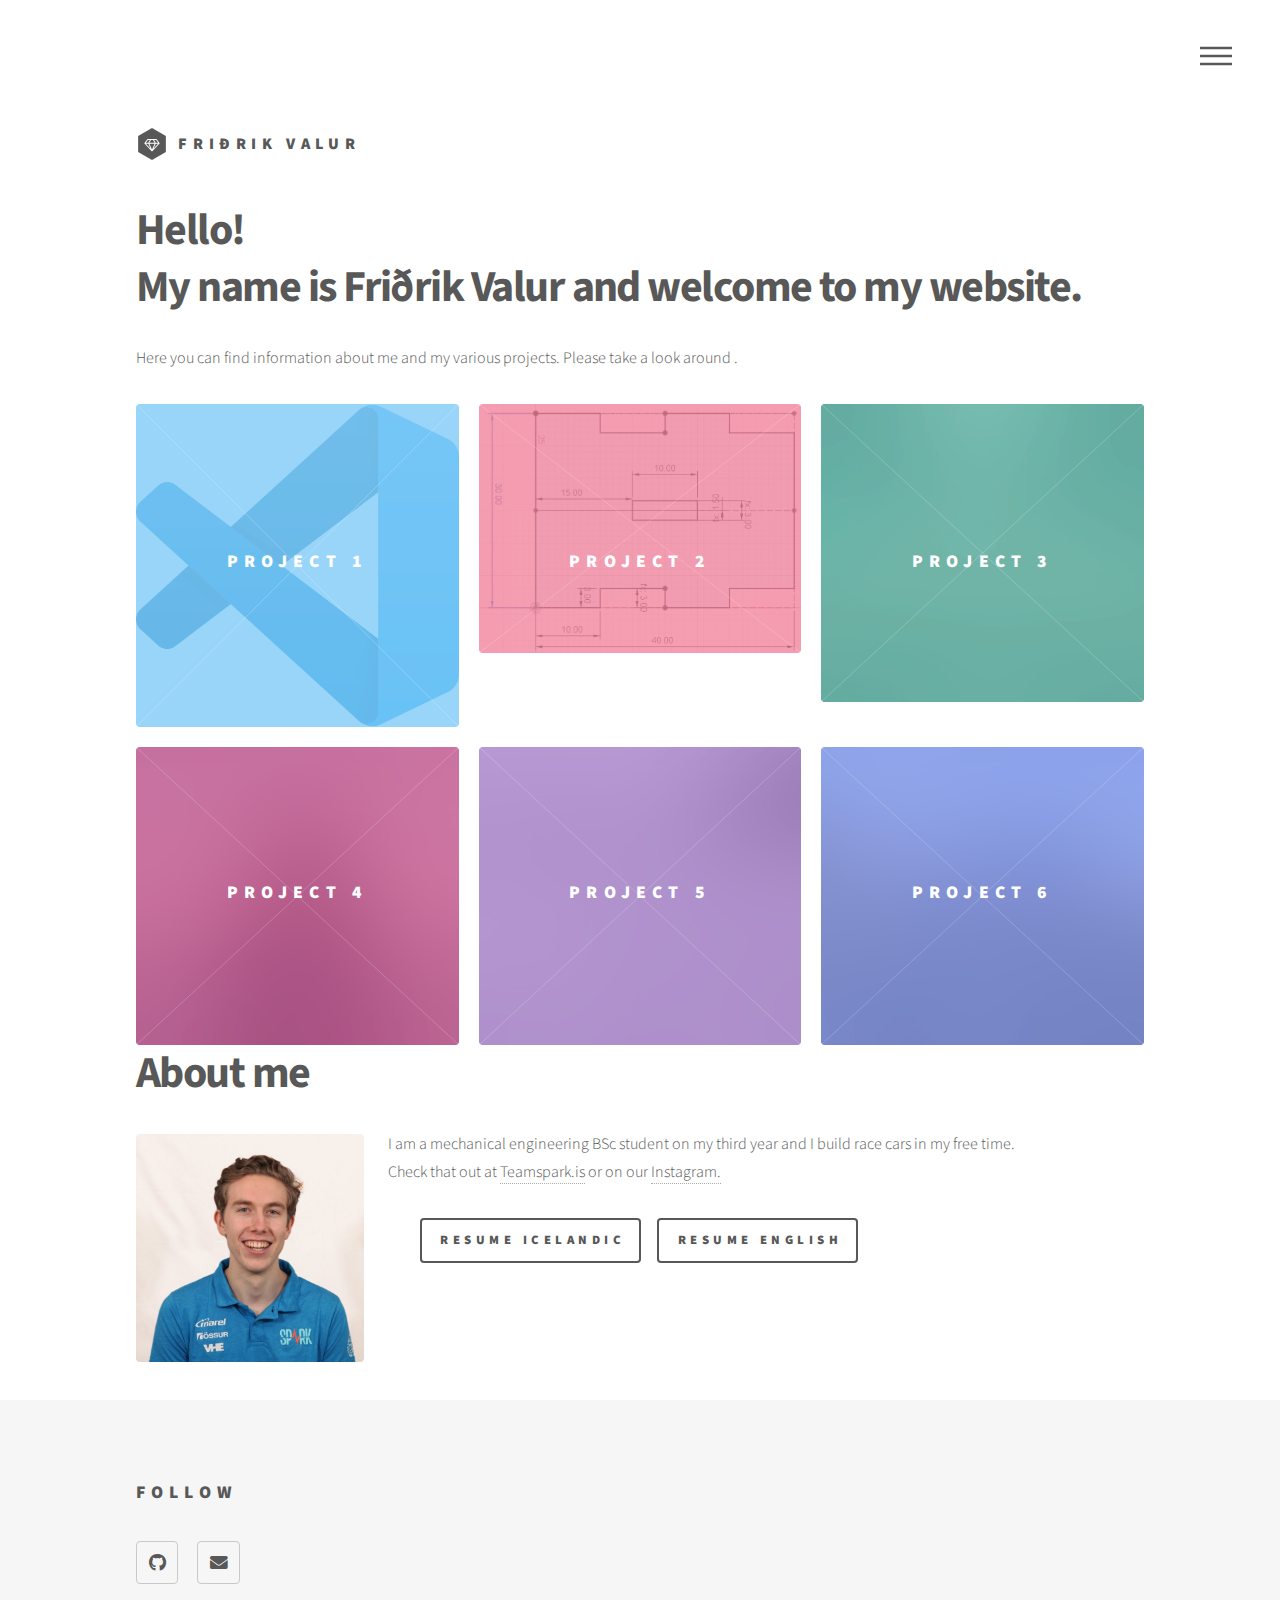
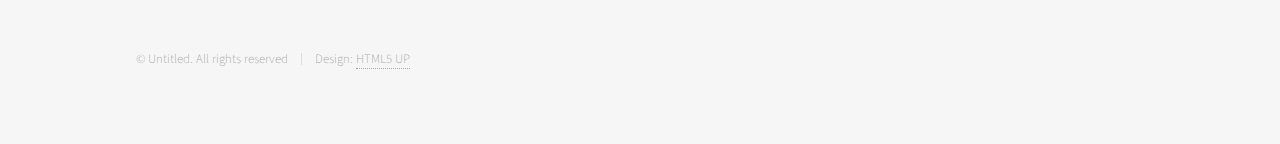
==== commit ea55f8ba: "Index photos" ====
--- a/index.html
+++ b/index.html
@@ -53,13 +53,13 @@
 								My name is Friðrik Valur and welcome to my website.
 								</h1>
 								<p>
-									Here you can find information about me and my various projects. PLease take a look around .
+									Here you can find information about me and my various projects. Please take a look around .
 								</p>
 							</header>
 							<section class="tiles">
-								<article class="style1">
+								<article class="style2">
 									<span class="image">
-										<img src="images/stock/pic01.jpg" alt="" />
+										<img src="images/Visual_Studio_Code_1.35_icon.svg.png" alt="" />
 									</span>
 									<a href="Verkefni1.html">
 										<h2>Project 1</h2>
@@ -68,14 +68,14 @@
 										</div>
 									</a>
 								</article>
-								<article class="style2">
+								<article class="style1">
 									<span class="image">
-										<img src="images/stock/pic02.jpg" alt="" />
+										<img src="images/Verk2/Test side.jpg" alt="" />
 									</span>
 									<a href="Verkefni2.html">
 										<h2>Project 2</h2>
 										<div class="content">
-											<p>Sed nisl arcu euismod sit amet nisi lorem etiam dolor veroeros et feugiat.</p>
+											<p>Computer aided cutting</p>
 										</div>
 									</a>
 								</article>
@@ -86,7 +86,7 @@
 									<a href="Verkefni3.html">
 										<h2>Project 3</h2>
 										<div class="content">
-											<p>Sed nisl arcu euismod sit amet nisi lorem etiam dolor veroeros et feugiat.</p>
+											<p>3D printing and scanning</p>
 										</div>
 									</a>
 								</article>
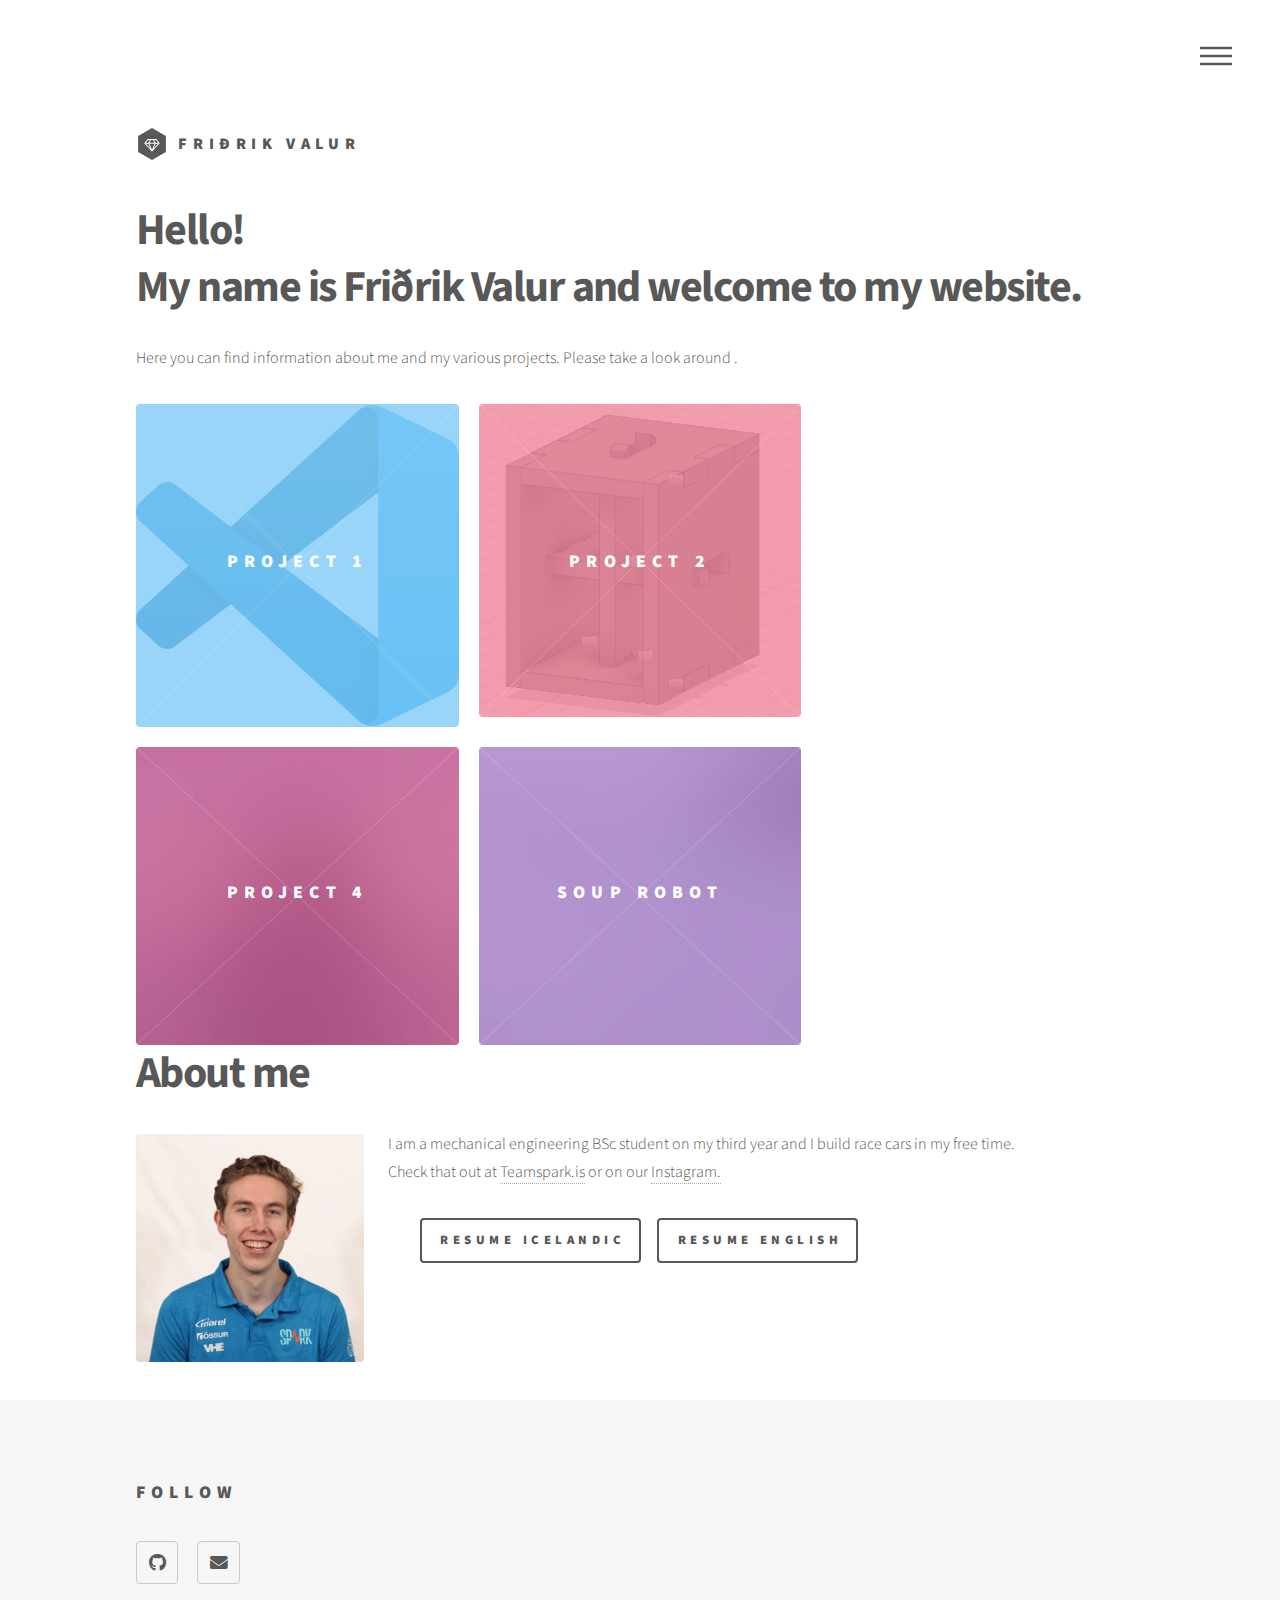
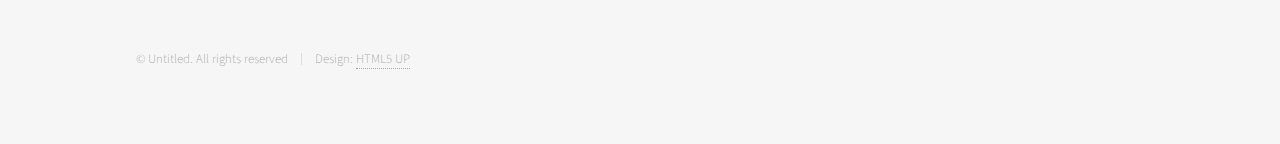
==== commit 1ccb473f: "soup robot in right place" ====
--- a/index.html
+++ b/index.html
@@ -70,7 +70,7 @@
 								</article>
 								<article class="style1">
 									<span class="image">
-										<img src="images/Verk2/Test side.jpg" alt="" />
+										<img src="images/Verk2/Test assembly.jpg" alt="" />
 									</span>
 									<a href="Verkefni2.html">
 										<h2>Project 2</h2>
@@ -81,7 +81,7 @@
 								</article>
 								<article class="style3">
 									<span class="image">
-										<img src="images/stock/pic03.jpg" alt="" />
+										<img src="images/Verk2/Elbow assembly.jpg" alt="" />
 									</span>
 									<a href="Verkefni3.html">
 										<h2>Project 3</h2>
@@ -105,13 +105,14 @@
 									<span class="image">
 										<img src="images/stock/pic05.jpg" alt="" />
 									</span>
-									<a href="Verkefni5.html">
-										<h2>Project 5</h2>
+									<a href="SoupRobot.html">
+										<h2>Soup Robot</h2>
 										<div class="content">
-											<p>Sed nisl arcu euismod sit amet nisi lorem etiam dolor veroeros et feugiat.</p>
+											<p></p>
 										</div>
 									</a>
 								</article>
+								<!--  
 								<article class="style6">
 									<span class="image">
 										<img src="images/stock/pic06.jpg" alt="" />
@@ -123,6 +124,7 @@
 										</div>
 									</a>
 								</article>
+								-->
 							</section>
 							<header>
 								<h1 id="AboutMe"> About me</h1>
--- a/assets/css/main.css
+++ b/assets/css/main.css
@@ -3326,4 +3326,17 @@
 				padding: 0 1.25em;
 			}
 
-		}+		}
+
+		.twitch .twitch-video {
+			padding-top: 56.25%;
+			position: relative;
+			height: 0;
+		  }
+		  
+		  .twitch .twitch-video iframe {
+			position: absolute;
+			width: 100%;
+			height: 100%;
+			top: 0;
+		  }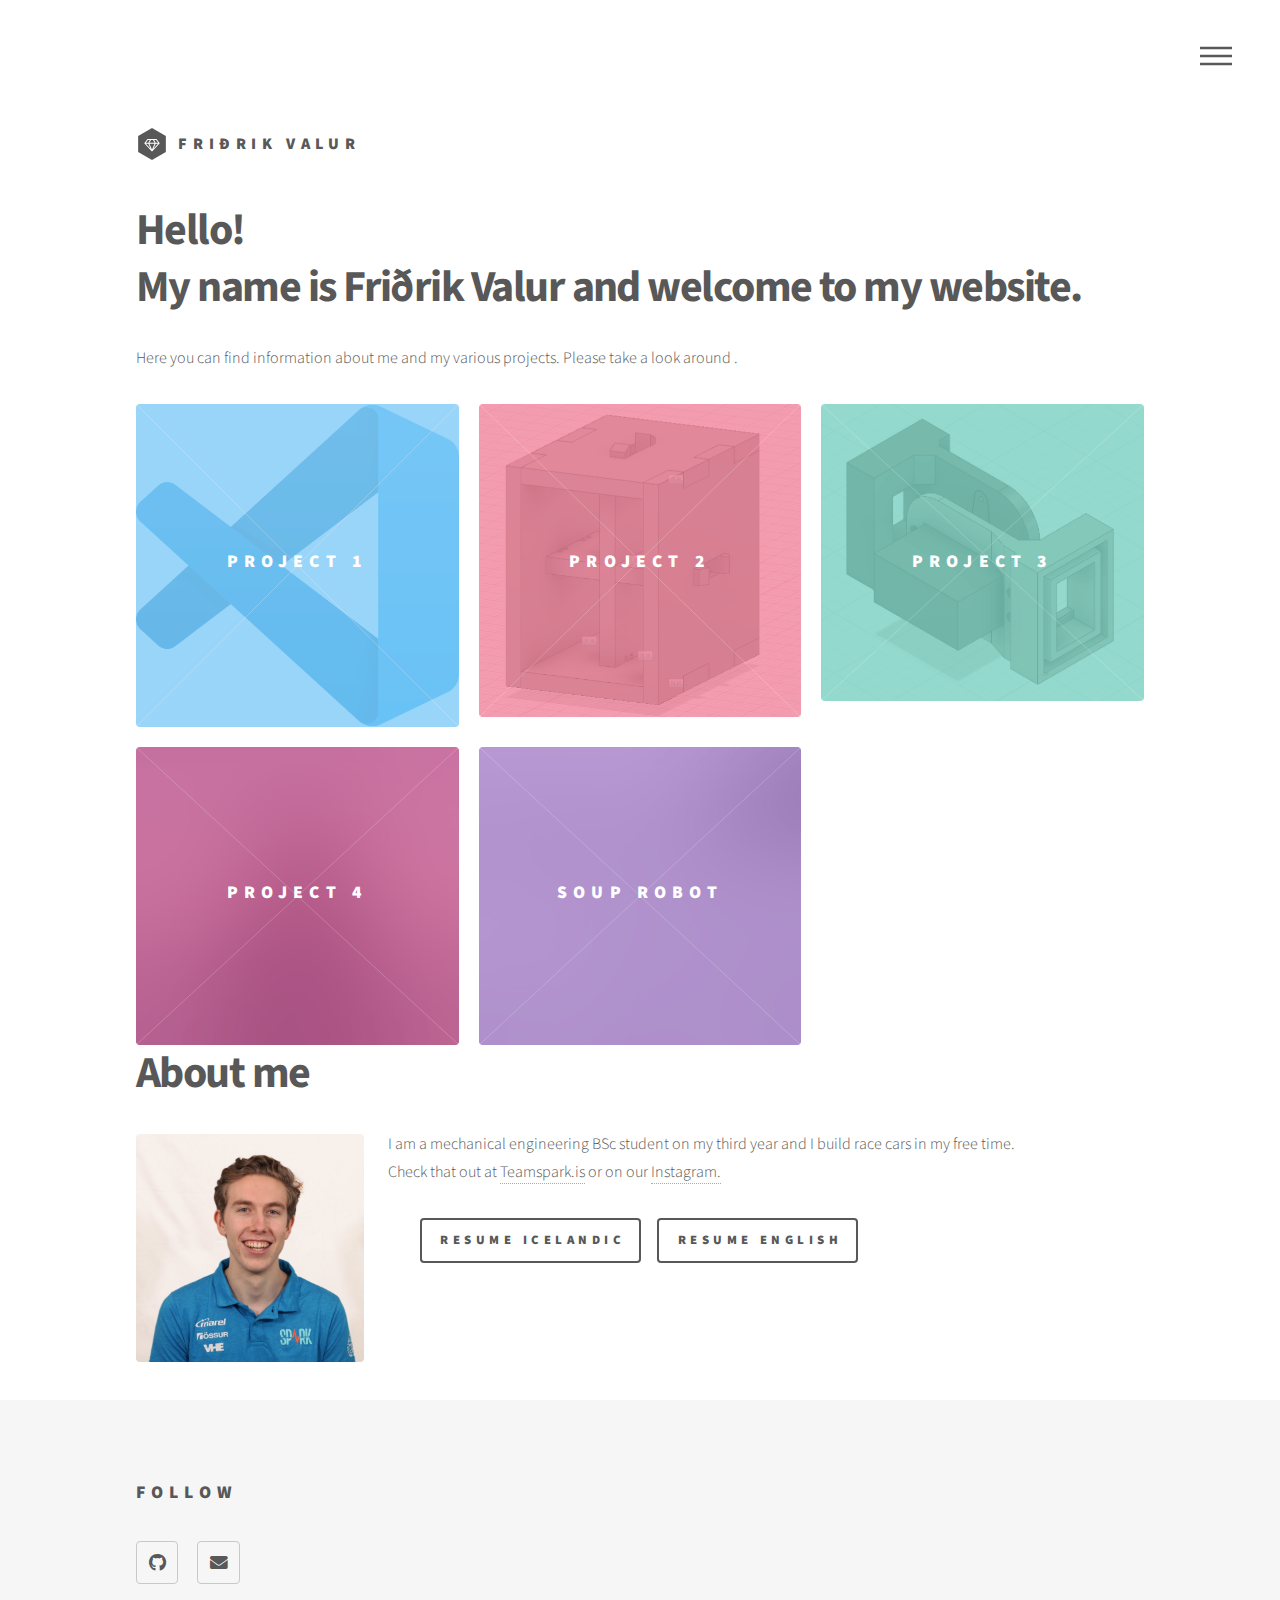
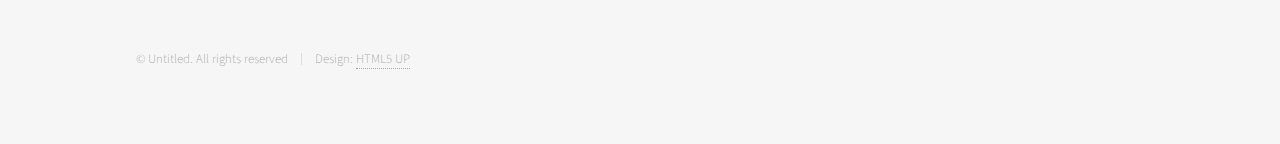
==== commit 52564fb0: "moved pictur" ====
--- a/index.html
+++ b/index.html
@@ -81,7 +81,7 @@
 								</article>
 								<article class="style3">
 									<span class="image">
-										<img src="images/Verk2/Elbow assembly.jpg" alt="" />
+										<img src="images/Verk3/Elbow assembly.jpg" alt="" />
 									</span>
 									<a href="Verkefni3.html">
 										<h2>Project 3</h2>
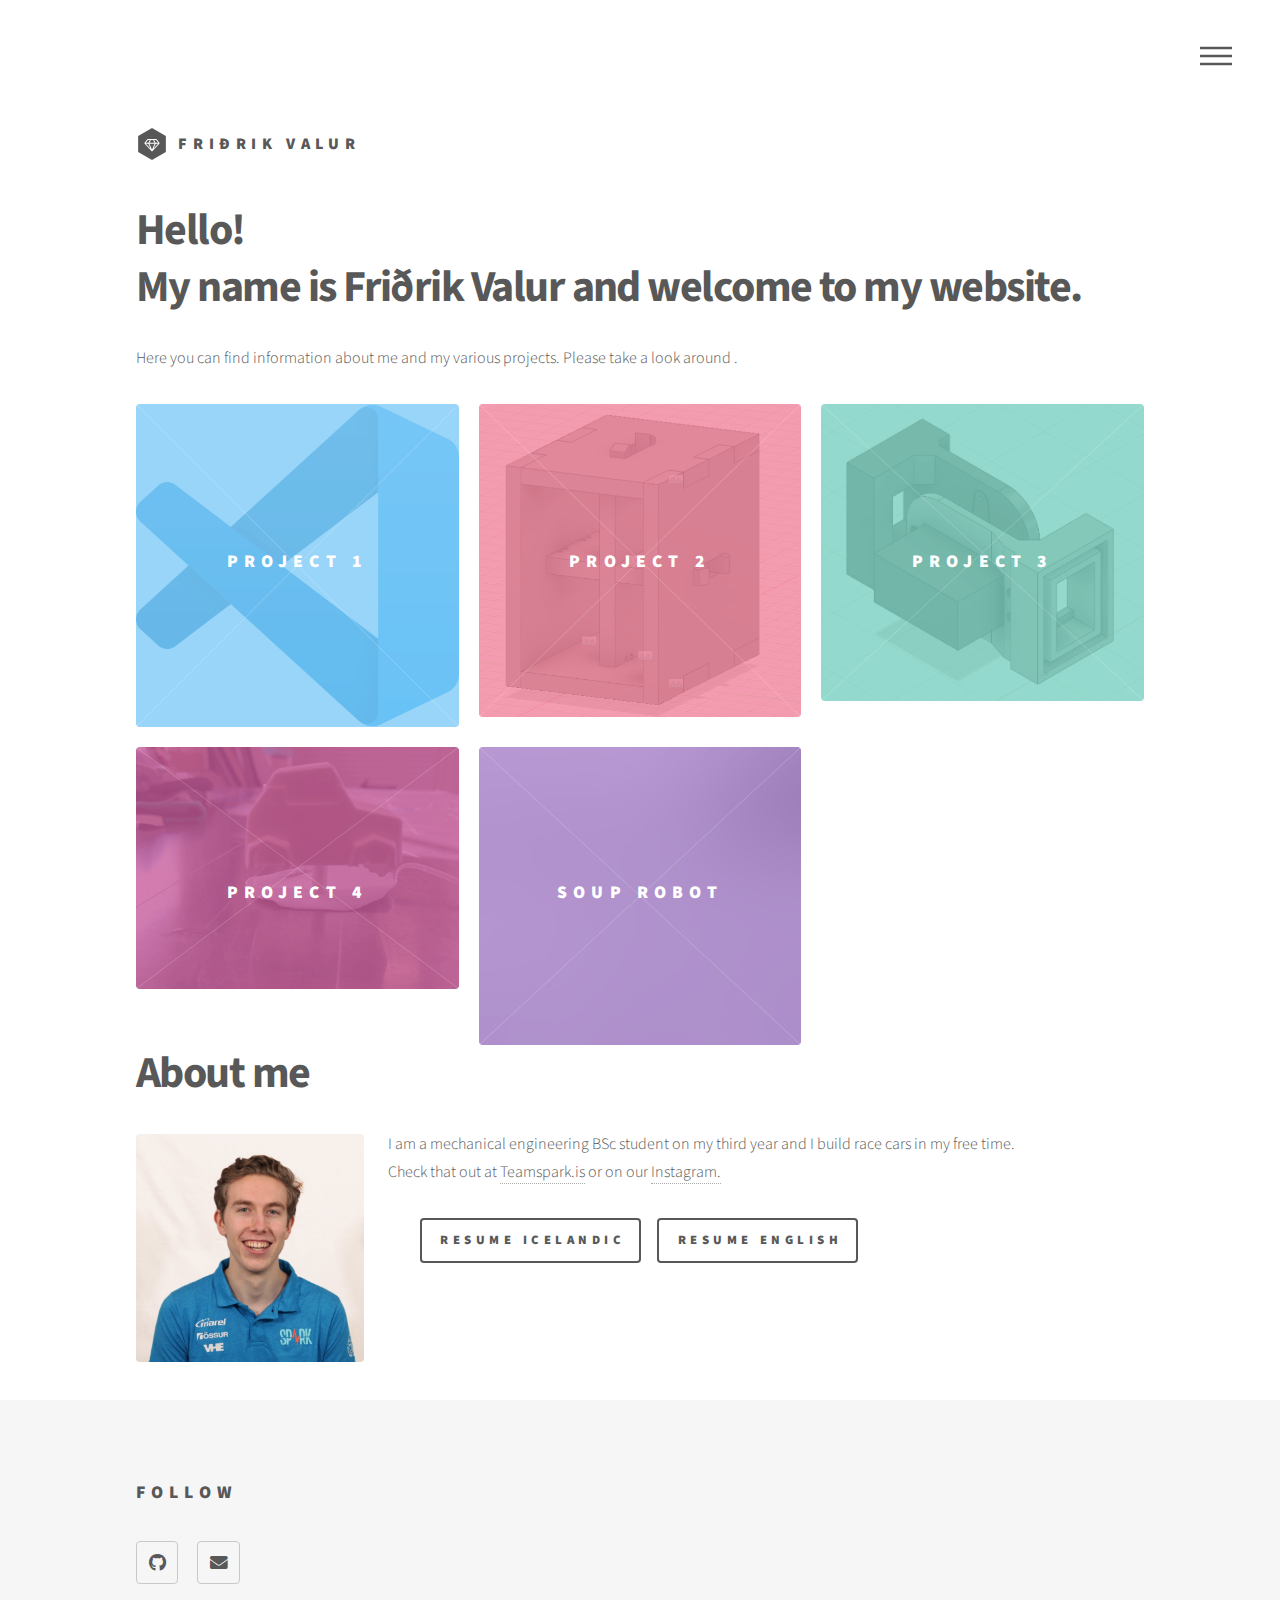
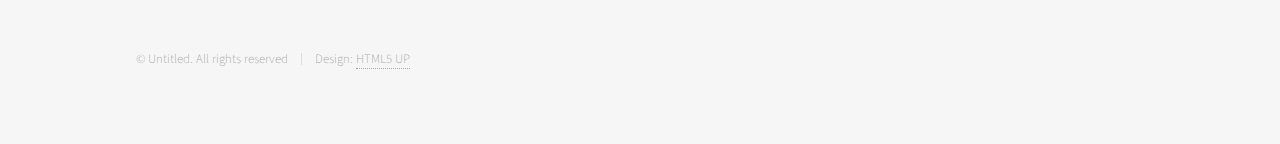
==== commit 5e12b3ee: "Lokaverkefni" ====
--- a/index.html
+++ b/index.html
@@ -92,12 +92,12 @@
 								</article>
 								<article class="style4">
 									<span class="image">
-										<img src="images/stock/pic04.jpg" alt="" />
+										<img src="images/Lokaverkefni/car.jpg" alt="" />
 									</span>
 									<a href="Verkefni4.html">
 										<h2>Project 4</h2>
 										<div class="content">
-											<p>Sed nisl arcu euismod sit amet nisi lorem etiam dolor veroeros et feugiat.</p>
+											<p>CNC mold making and casting</p>
 										</div>
 									</a>
 								</article>
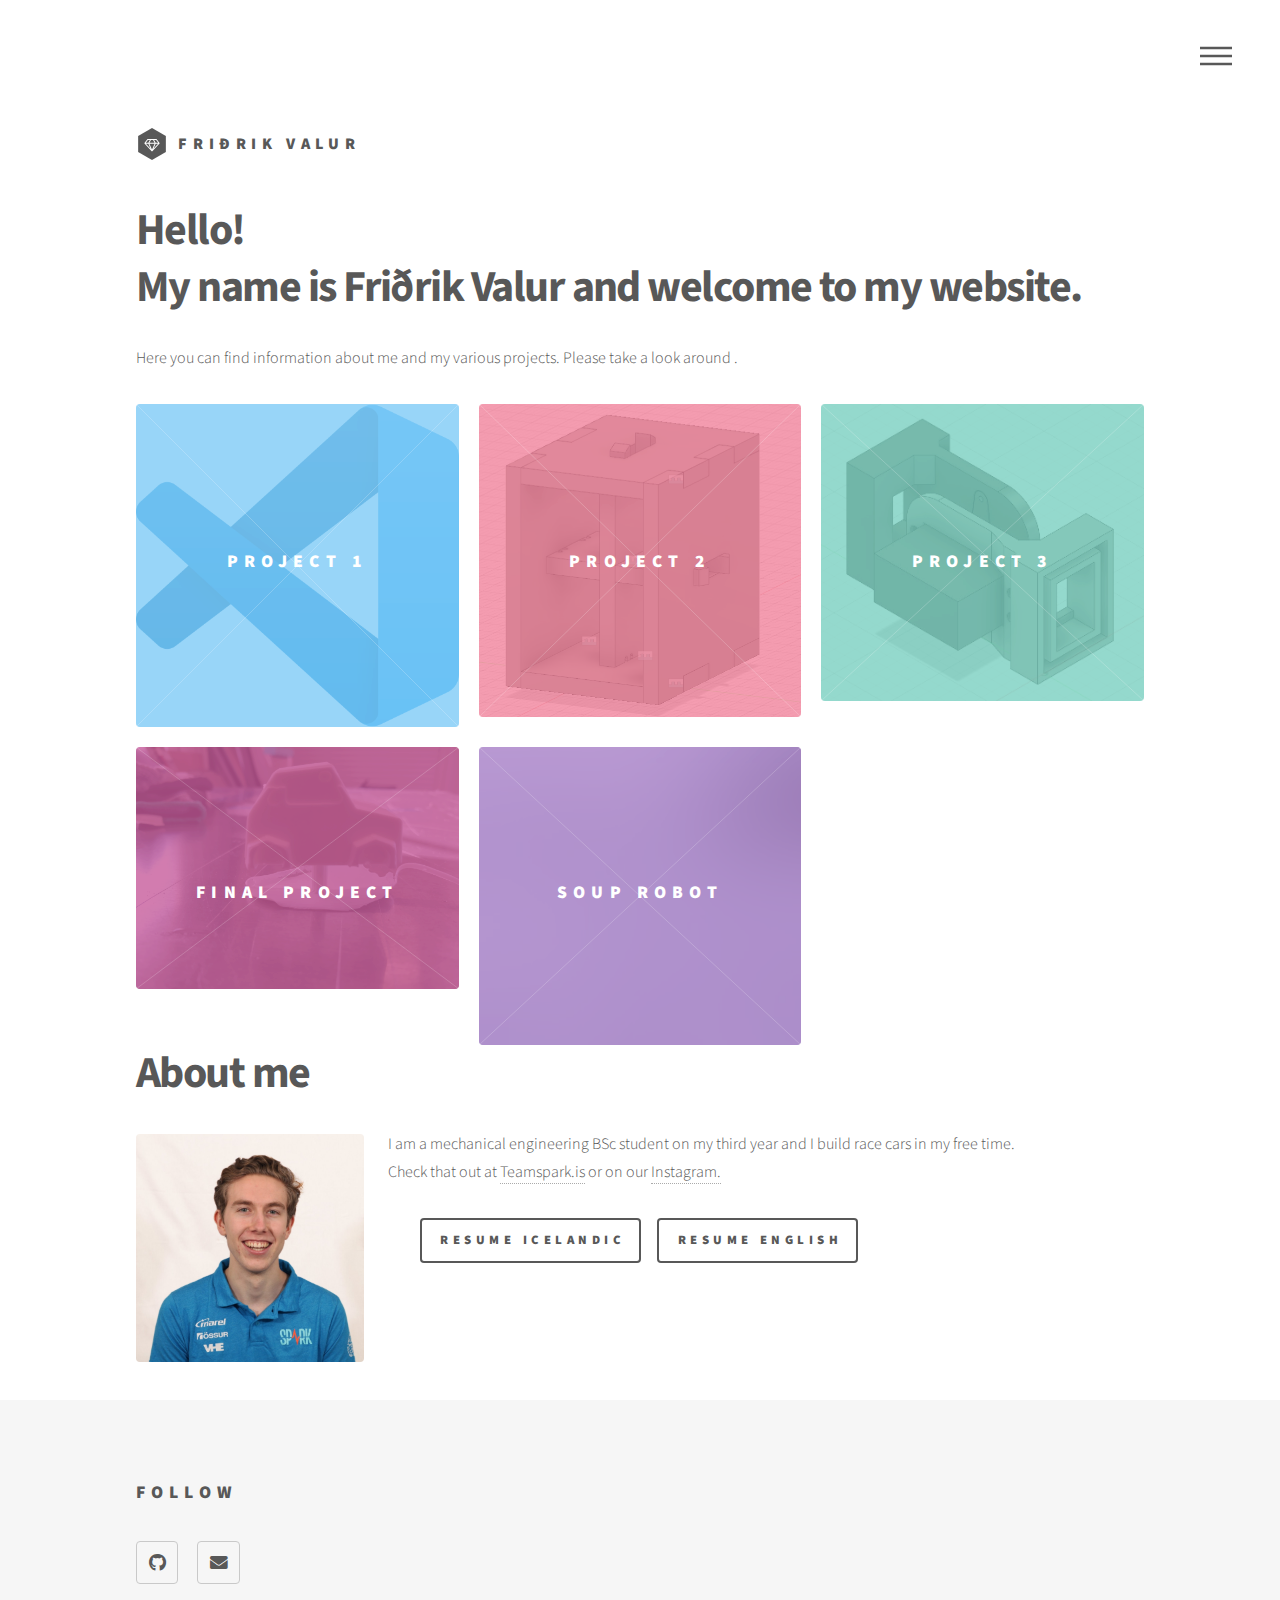
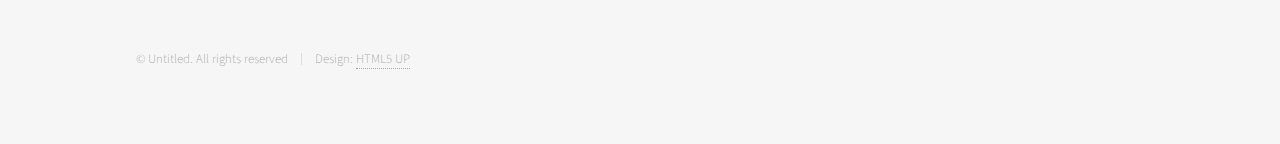
==== commit 685603f3: "LV1" ====
--- a/index.html
+++ b/index.html
@@ -95,7 +95,7 @@
 										<img src="images/Lokaverkefni/car.jpg" alt="" />
 									</span>
 									<a href="Verkefni4.html">
-										<h2>Project 4</h2>
+										<h2>Final project</h2>
 										<div class="content">
 											<p>CNC mold making and casting</p>
 										</div>
